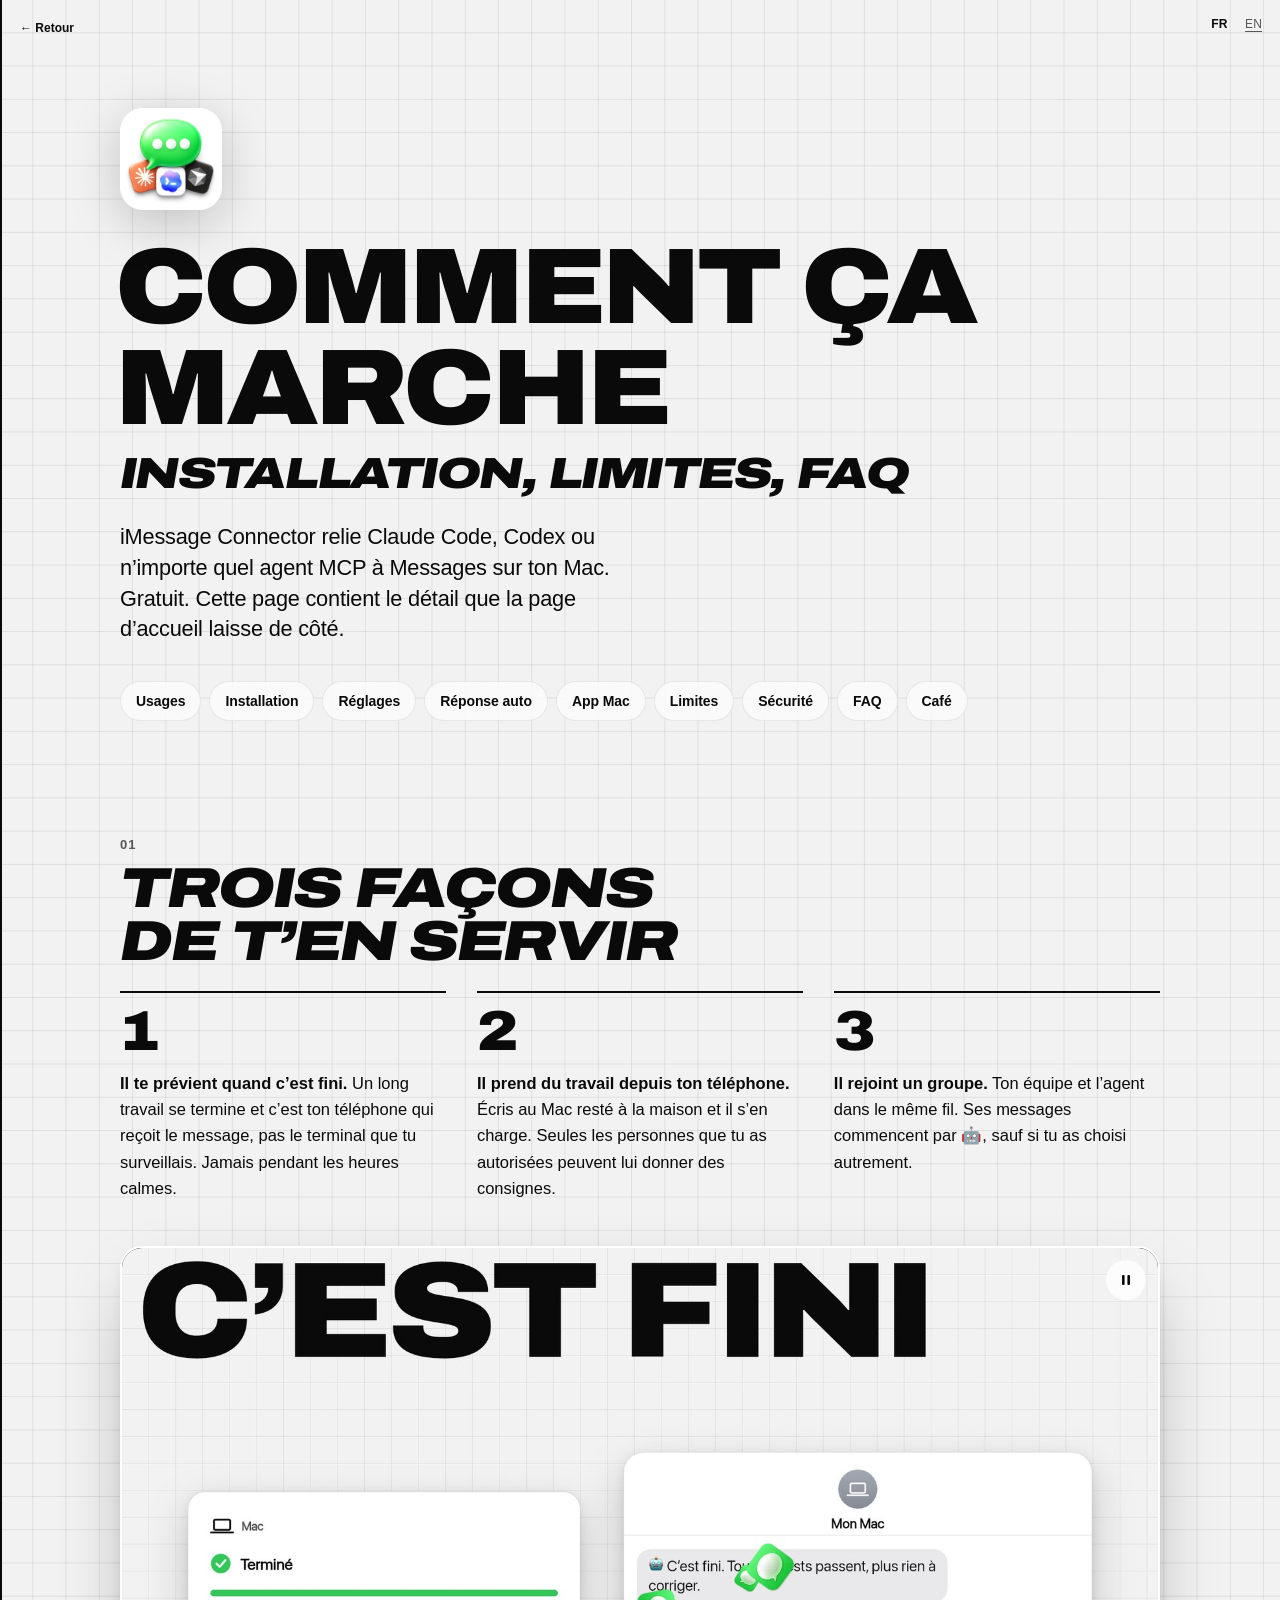
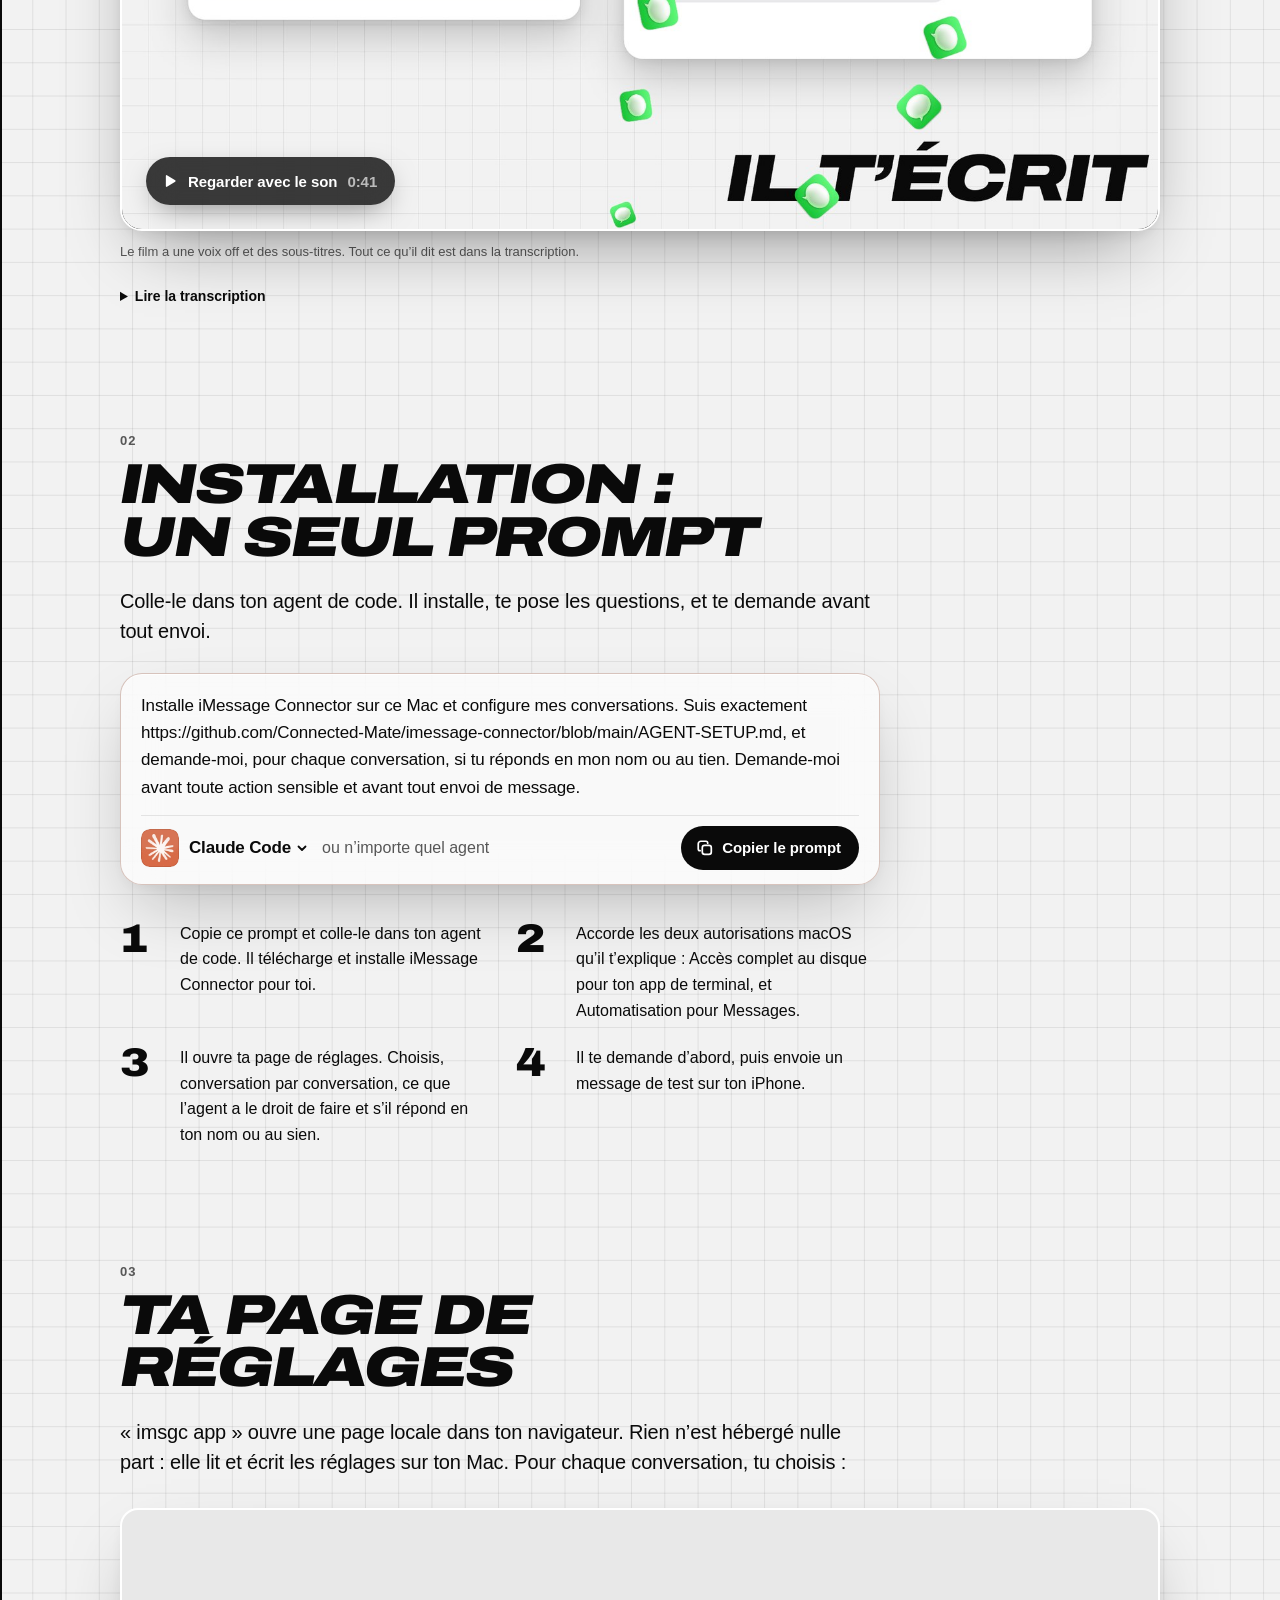
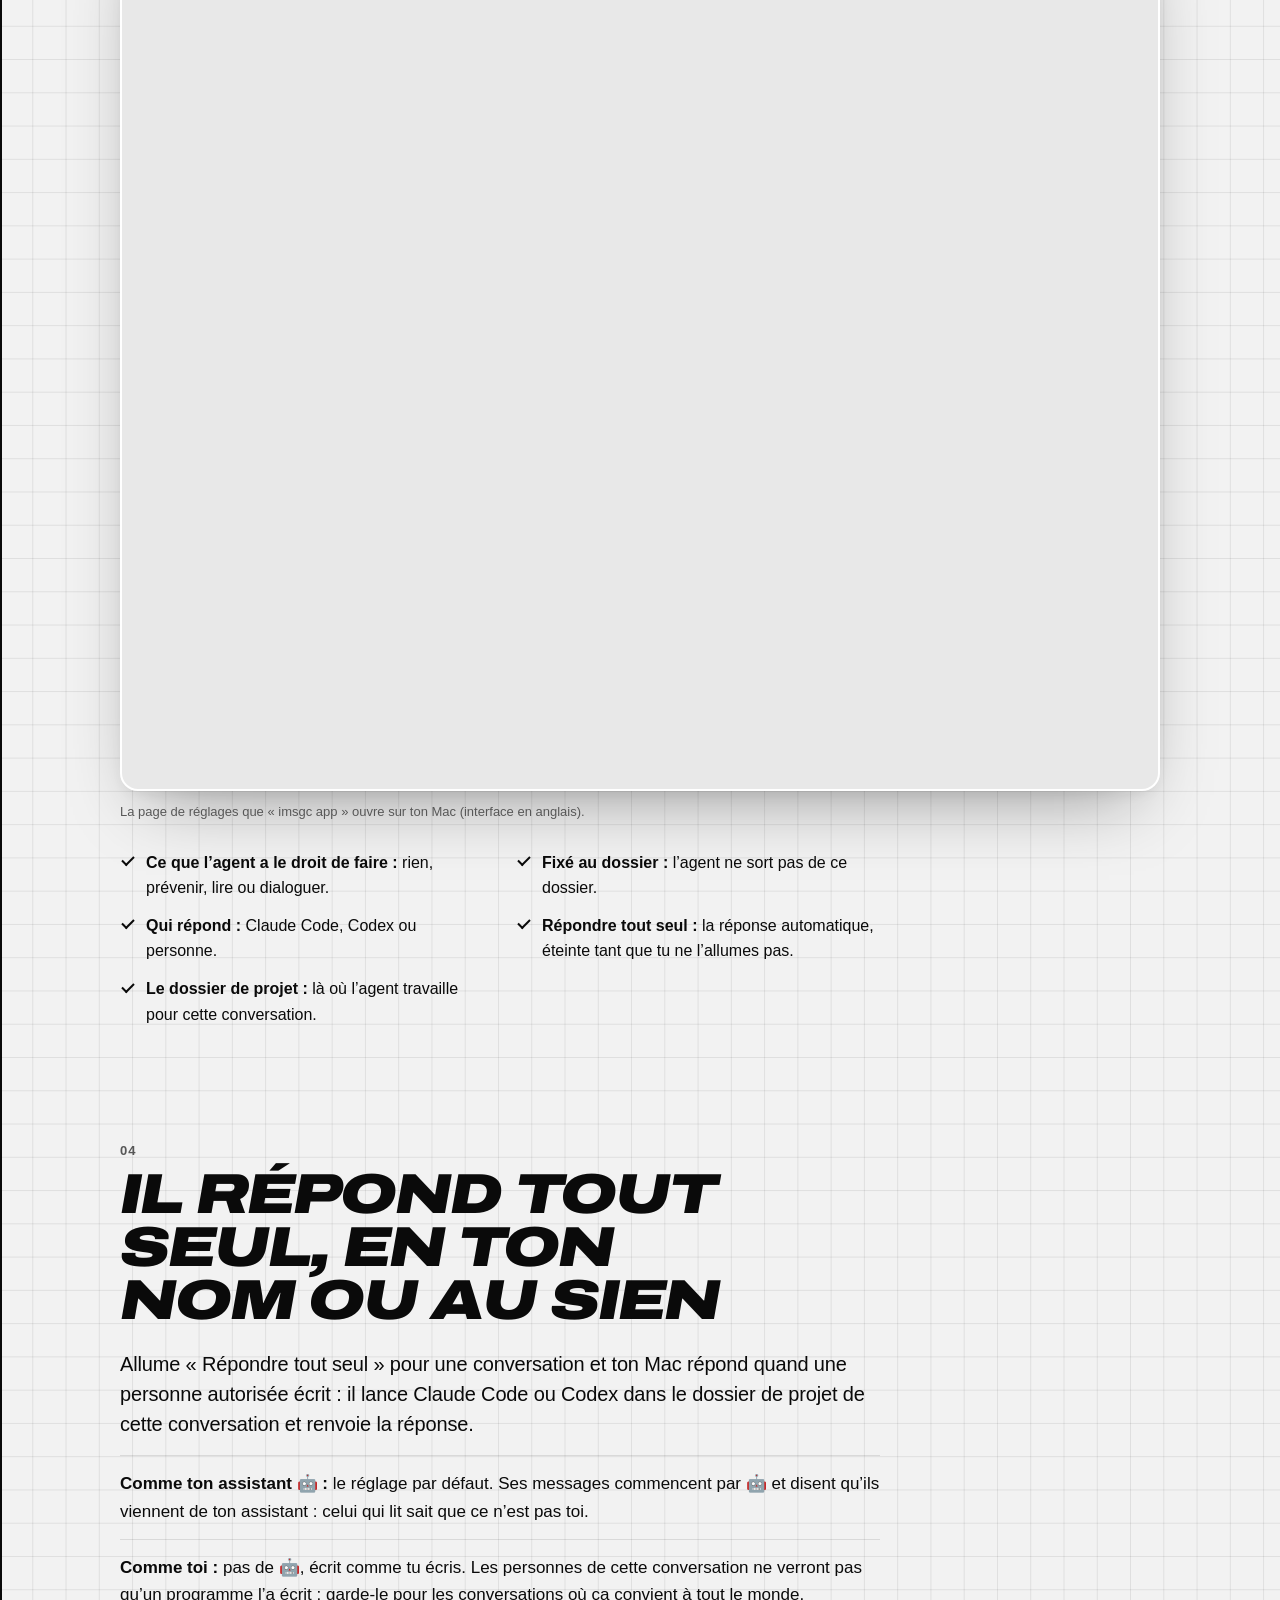
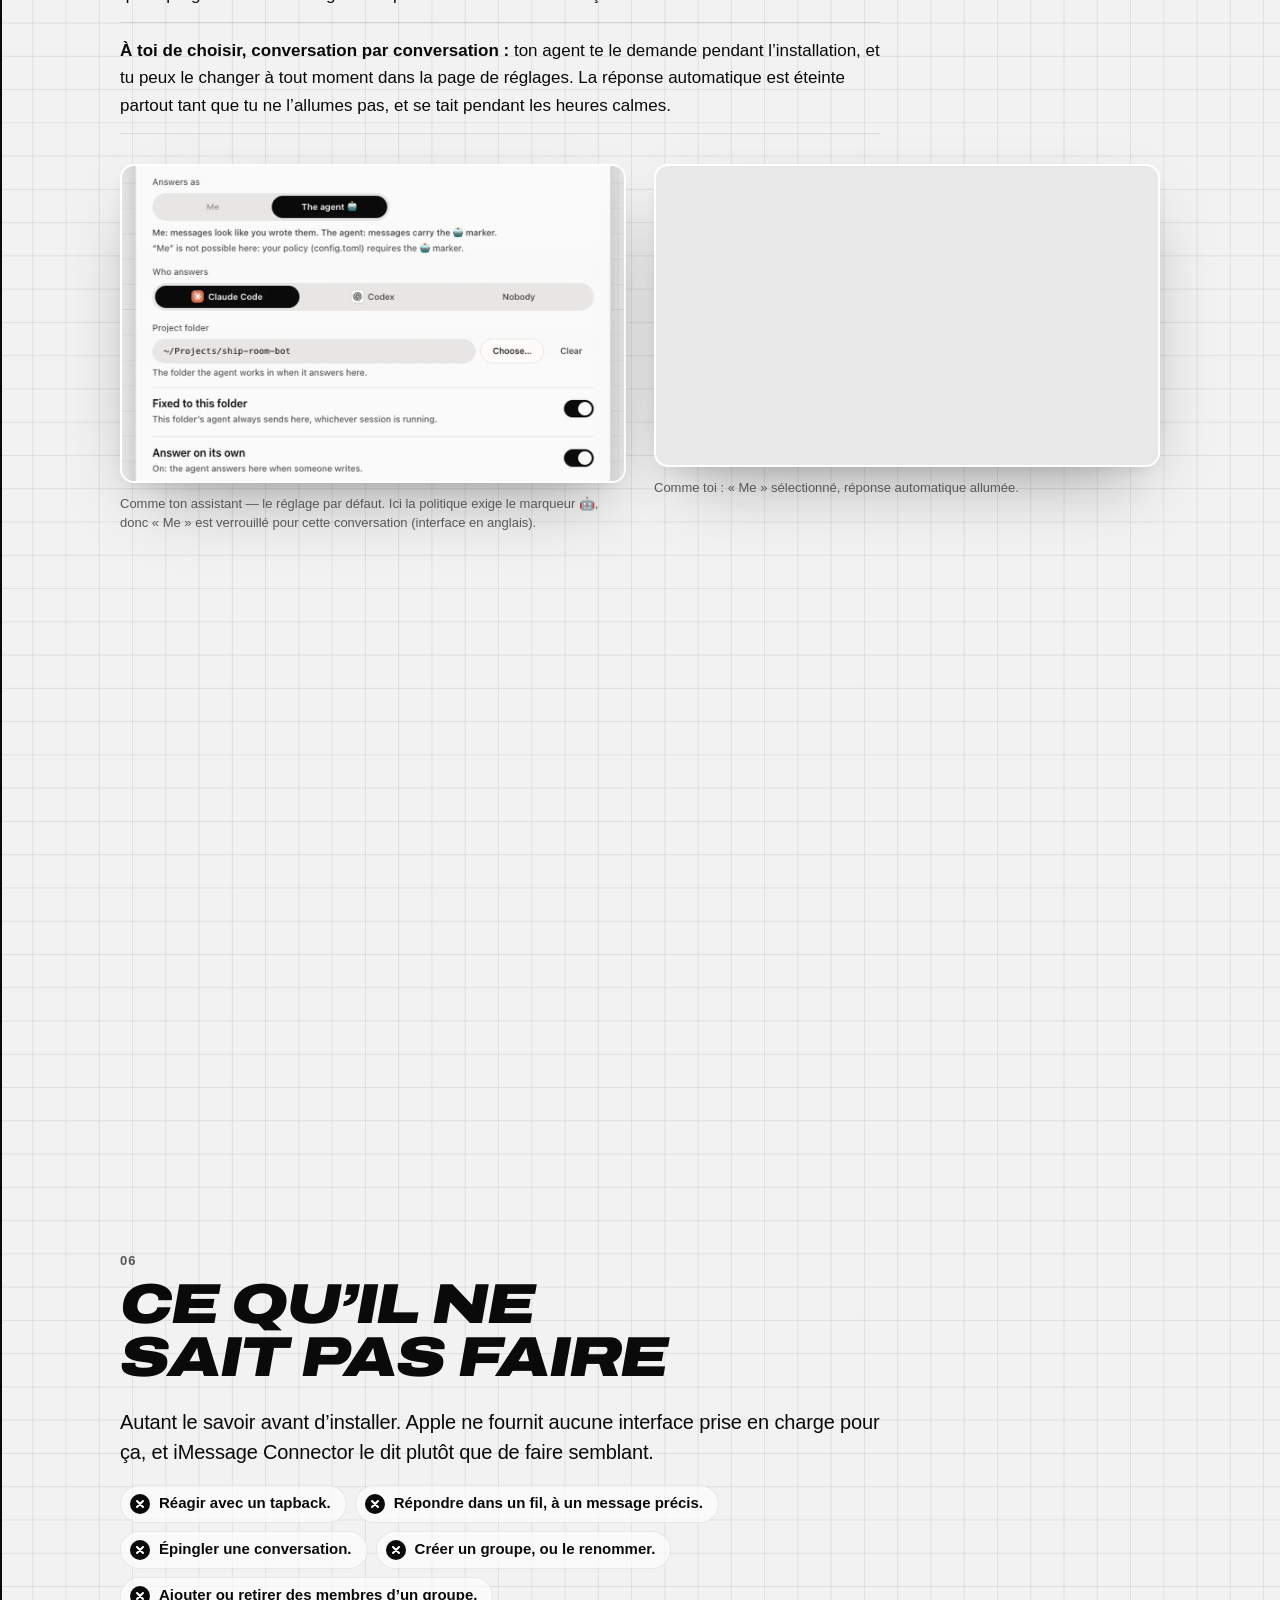
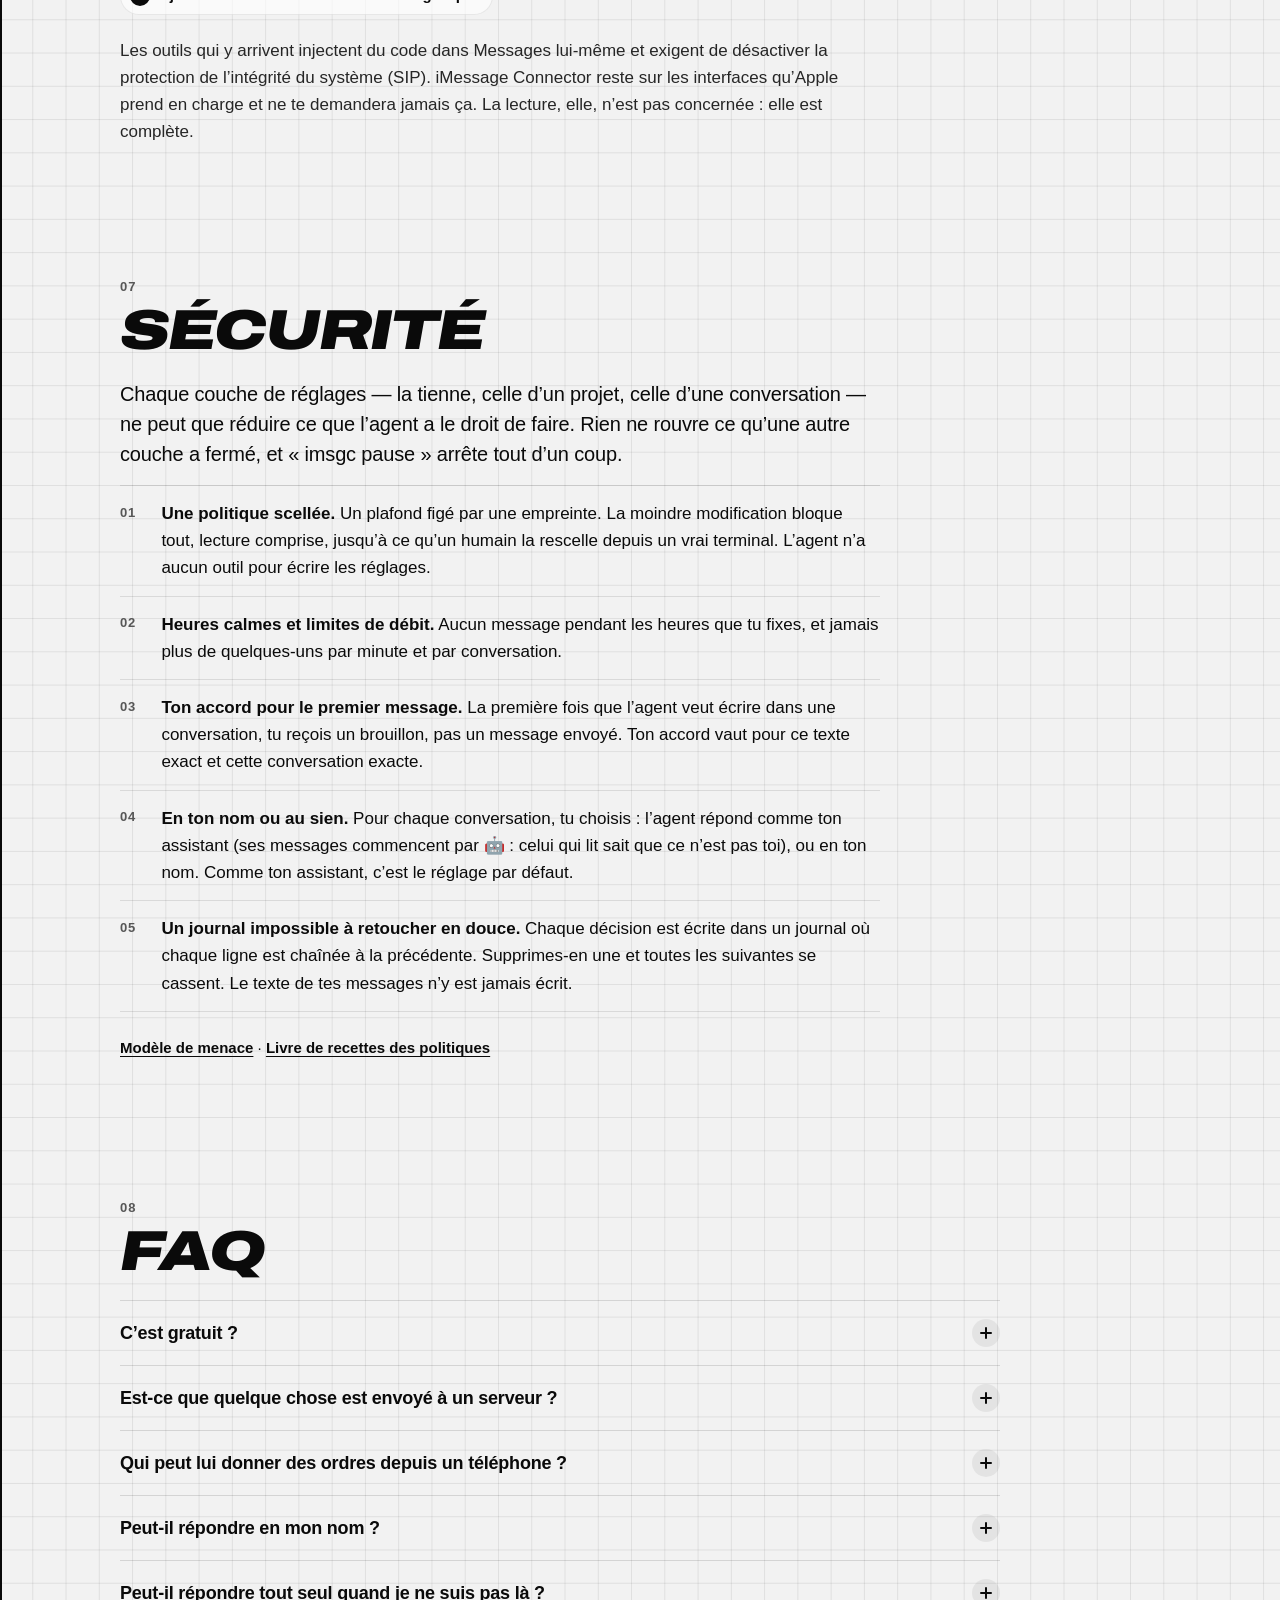
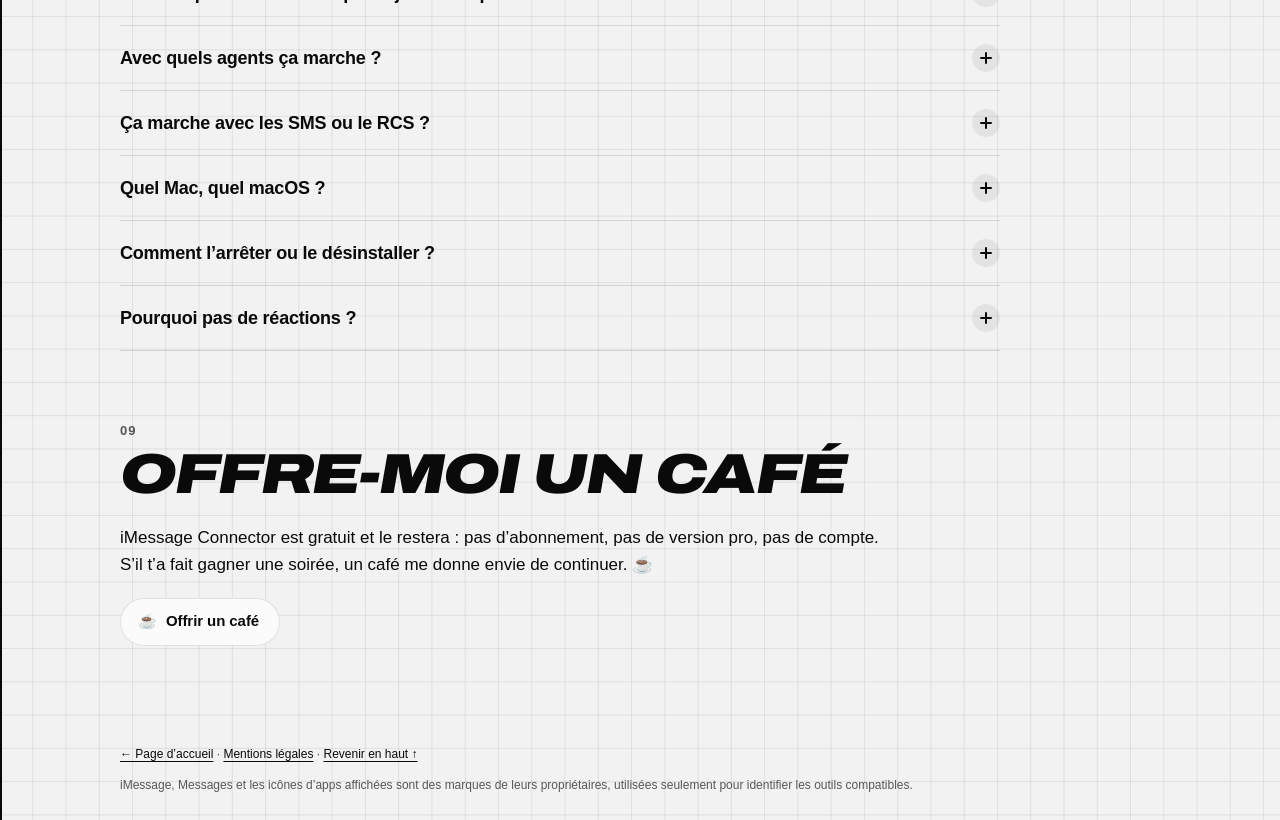
==== docs/fr/more.html @ 8bde412f "iMessage Connector — site, install guide and licence Co-Authored-By: Patrick Code <patrick-code@tgv-" ====
<!DOCTYPE html>
<html lang="fr" class="no-js">
<head>
<meta charset="utf-8">
<meta name="viewport" content="width=device-width, initial-scale=1, viewport-fit=cover">
<title>Comment ça marche, limites, FAQ — iMessage Connector</title>
<meta name="description" content="Comment marche iMessage Connector : installation avec ton agent de code, page de réglages, limites, règles de sécurité et réponses aux questions fréquentes.">
<meta name="color-scheme" content="light">
<link rel="canonical" href="https://connected-mate.github.io/imessage-connector/fr/more.html">
<link rel="alternate" hreflang="fr" href="https://connected-mate.github.io/imessage-connector/fr/more.html">
<link rel="alternate" hreflang="en" href="https://connected-mate.github.io/imessage-connector/more.html">
<link rel="alternate" hreflang="x-default" href="https://connected-mate.github.io/imessage-connector/more.html">
<link rel="icon" href="../assets/favicon-32.png" sizes="32x32" type="image/png">
<link rel="icon" href="../assets/favicon-16.png" sizes="16x16" type="image/png">
<link rel="icon" href="../assets/icon-192.png" sizes="192x192" type="image/png">
<link rel="apple-touch-icon" href="../assets/apple-touch-icon.png">
<link rel="manifest" href="../site.webmanifest">
<meta property="og:type" content="article">
<meta property="og:site_name" content="iMessage Connector">
<meta property="og:locale" content="fr_FR">
<meta property="og:locale:alternate" content="en_US">
<meta property="og:url" content="https://connected-mate.github.io/imessage-connector/fr/more.html">
<meta property="og:title" content="Comment ça marche, limites, FAQ — iMessage Connector">
<meta property="og:description" content="Comment marche iMessage Connector : installation avec ton agent de code, page de réglages, limites, règles de sécurité et réponses aux questions fréquentes.">
<meta property="og:image" content="https://connected-mate.github.io/imessage-connector/assets/og-fr.jpg">
<meta property="og:image:width" content="1200">
<meta property="og:image:height" content="630">
<meta property="og:image:alt" content="iMessage Connector : « Ton agent t’écrit sur iMessage », avec le prompt d’installation à copier dans ton agent de code">
<meta name="twitter:card" content="summary_large_image">
<meta name="twitter:title" content="Comment ça marche, limites, FAQ — iMessage Connector">
<meta name="twitter:description" content="Comment marche iMessage Connector : installation avec ton agent de code, page de réglages, limites, règles de sécurité et réponses aux questions fréquentes.">
<meta name="twitter:image" content="https://connected-mate.github.io/imessage-connector/assets/og-fr.jpg">
<link rel="preload" href="../assets/fonts/archivo-black.woff2" as="font" type="font/woff2" crossorigin>
<link rel="preload" href="../assets/fonts/archivo-black-expanded-italic.woff2" as="font" type="font/woff2" crossorigin>
<link rel="stylesheet" href="../style.css">
<script>
document.documentElement.classList.replace('no-js', 'js');
</script>
<meta name="theme-color" content="#f2f2f2">
<script type="application/ld+json">
{
  "@context": "https://schema.org",
  "@type": "BreadcrumbList",
  "itemListElement": [
    {
      "@type": "ListItem",
      "position": 1,
      "name": "iMessage Connector",
      "item": "https://connected-mate.github.io/imessage-connector/fr/"
    },
    {
      "@type": "ListItem",
      "position": 2,
      "name": "Comment ça marche",
      "item": "https://connected-mate.github.io/imessage-connector/fr/more.html"
    }
  ]
}
</script>
<script type="application/ld+json">
{
  "@context": "https://schema.org",
  "@type": "FAQPage",
  "inLanguage": "fr",
  "mainEntity": [
    {
      "@type": "Question",
      "name": "C’est gratuit ?",
      "acceptedAnswer": {
        "@type": "Answer",
        "text": "Oui. Sans abonnement, sans compte, sans version payante."
      }
    },
    {
      "@type": "Question",
      "name": "Est-ce que quelque chose est envoyé à un serveur ?",
      "acceptedAnswer": {
        "@type": "Answer",
        "text": "Pas par iMessage Connector : il n’a pas de serveur à lui. Il tourne sur ton Mac, ouvre la base de Messages en lecture seule, et son journal ne contient jamais le texte de tes messages. Ce que ton agent fait de ce qu’il lit dépend de l’agent que tu utilises : un modèle dans le cloud reçoit ce qu’on lui donne."
      }
    },
    {
      "@type": "Question",
      "name": "Qui peut lui donner des ordres depuis un téléphone ?",
      "acceptedAnswer": {
        "@type": "Answer",
        "text": "Seulement les personnes que tu as autorisées, dans une conversation que tu as réglée pour ça. Le message de n’importe qui d’autre reste un simple texte, jamais une consigne, et le journal dit quelle vérification il a ratée."
      }
    },
    {
      "@type": "Question",
      "name": "Peut-il répondre en mon nom ?",
      "acceptedAnswer": {
        "@type": "Answer",
        "text": "Oui, si tu le choisis, conversation par conversation. Pendant l’installation, ton agent te demande pour chaque conversation : répondre comme ton assistant (ses messages commencent par 🤖 et disent qu’il est ton assistant) ou comme toi (pas de 🤖, écrit comme tu écris). Comme ton assistant, c’est le réglage par défaut. Si tu choisis « en mon nom », les personnes de cette conversation ne verront pas qu’un programme a écrit le message : garde-le pour les conversations où ça vous convient, à toi comme à elles. Tu peux le changer à tout moment dans la page de réglages."
      }
    },
    {
      "@type": "Question",
      "name": "Peut-il répondre tout seul quand je ne suis pas là ?",
      "acceptedAnswer": {
        "@type": "Answer",
        "text": "Oui, si tu l’allumes pour une conversation. Ton Mac lance alors Claude Code ou Codex dans le dossier de projet de cette conversation et renvoie la réponse, signée 🤖 ou en ton nom, comme tu l’as choisi. Seules les personnes que tu as autorisées peuvent le déclencher, et il se tait pendant les heures calmes. C’est éteint partout tant que tu ne l’allumes pas."
      }
    },
    {
      "@type": "Question",
      "name": "Avec quels agents ça marche ?",
      "acceptedAnswer": {
        "@type": "Answer",
        "text": "Tout agent qui parle MCP. Claude Code, Codex, OpenCode, Kimi, Cursor, Gemini CLI, Antigravity, Copilot, Windsurf et les autres. Le prompt d’installation est le même pour tous."
      }
    },
    {
      "@type": "Question",
      "name": "Ça marche avec les SMS ou le RCS ?",
      "acceptedAnswer": {
        "@type": "Answer",
        "text": "Il passe par l’app Messages de ton Mac, donc il voit ce que Messages voit. iMessage marche directement. Les SMS seulement si ton Mac les reçoit grâce au transfert des SMS (Text Message Forwarding) depuis ton iPhone. Le RCS n’a pas été testé ici : pas de promesse."
      }
    },
    {
      "@type": "Question",
      "name": "Quel Mac, quel macOS ?",
      "acceptedAnswer": {
        "@type": "Answer",
        "text": "Un Mac connecté à Messages, avec Node 22.13 ou plus récent. Testé sur macOS 26.6.2. « imsgc doctor » nomme ce qui manque sur ta machine."
      }
    },
    {
      "@type": "Question",
      "name": "Comment l’arrêter ou le désinstaller ?",
      "acceptedAnswer": {
        "@type": "Answer",
        "text": "« imsgc pause » refuse tout immédiatement ; « imsgc resume » relance. Pour tout enlever, demande à ton agent : les étapes de désinstallation sont dans le guide qui lui a servi à l’installer."
      }
    },
    {
      "@type": "Question",
      "name": "Pourquoi pas de réactions ?",
      "acceptedAnswer": {
        "@type": "Answer",
        "text": "Apple n’a jamais donné d’interface de script aux réactions, et piloter la fenêtre de Messages ne fonctionne plus sur les macOS récents. Les outils qui y arrivent injectent du code dans Messages et exigent de désactiver la protection de l’intégrité du système ; iMessage Connector ne te demandera pas ça."
      }
    }
  ]
}
</script>
</head>
<body class="more">
<script>(function(h){try{if(/[?&]rm=1\b/.test(location.search)||matchMedia("(prefers-reduced-motion: reduce)").matches)return;h.classList.add("rv");window.__icRevealSafety=setTimeout(function(){h.classList.remove("rv")},4000)}catch(e){}})(document.documentElement)</script>
<a class="skip" href="#content">Aller au contenu</a>
<nav class="chrome chrome--lang" aria-label="Langue"><span aria-current="true">FR</span> <a href="../more.html" hreflang="en" lang="en" data-lang="en" aria-label="Read in English">EN</a></nav>
<a class="back" href="./"><span aria-hidden="true">←</span> Retour</a>
<main class="page" id="content">
  <header class="mh" data-reveal>
    <picture class="mh__logo"><source srcset="../assets/logo-256.webp" type="image/webp"><img src="../assets/logo-256.png" alt="Logo d’iMessage Connector : une bulle de message verte devant les icônes de Claude Code, Codex et Cursor" width="112" height="112" decoding="async"></picture>
    <h1 class="mh__h1"><span class="mh__a">Comment ça marche</span> <span class="mh__b">Installation, limites, FAQ</span></h1>
    <p class="mh__lede">iMessage Connector relie Claude Code, Codex ou n’importe quel agent MCP à Messages sur ton Mac. Gratuit. Cette page contient le détail que la page d’accueil laisse de côté.</p>
    <nav class="toc" aria-label="Sur cette page"><ul><li><a href="#does">Usages</a></li><li><a href="#setup">Installation</a></li><li><a href="#settings">Réglages</a></li><li><a href="#autoreply">Réponse auto</a></li><li><a href="#menubar">App Mac</a></li><li><a href="#cannot">Limites</a></li><li><a href="#safety">Sécurité</a></li><li><a href="#faq">FAQ</a></li><li><a href="#coffee">Café</a></li></ul></nav>
  </header>
  <p class="toast toast--fixed" role="status" aria-live="polite" data-toast></p>
<section class="sec sec--does" aria-labelledby="does" data-reveal><header class="sec__head"><span class="sec__num" aria-hidden="true">01</span><h2 id="does">Trois façons de t’en servir</h2></header><ol class="uses"><li><span class="use__n" aria-hidden="true">1</span><p><strong>Il te prévient quand c’est fini.</strong> Un long travail se termine et c’est ton téléphone qui reçoit le message, pas le terminal que tu surveillais. Jamais pendant les heures calmes.</p></li><li><span class="use__n" aria-hidden="true">2</span><p><strong>Il prend du travail depuis ton téléphone.</strong> Écris au Mac resté à la maison et il s’en charge. Seules les personnes que tu as autorisées peuvent lui donner des consignes.</p></li><li><span class="use__n" aria-hidden="true">3</span><p><strong>Il rejoint un groupe.</strong> Ton équipe et l’agent dans le même fil. Ses messages commencent par 🤖, sauf si tu as choisi autrement.</p></li></ol>
<figure class="film wide" data-film>
  <div class="film__frame">
    <video class="film__teaser" data-teaser muted loop playsinline preload="metadata" poster="../assets/poster-fr.jpg?v=7d9d777d" width="1600" height="900" aria-label="Aperçu muet du film : un Mac écrit à un iPhone quand un travail est fini.">
      <source src="../assets/teaser-fr.mp4?v=7d9d777d" type="video/mp4"></video>
    <video class="film__full" data-full controls playsinline preload="none" poster="../assets/poster-fr.jpg?v=7d9d777d" width="1600" height="900" aria-label="iMessage Connector, le film (voix off, sous-titré)" hidden>
      <source src="../assets/promo-fr.webm?v=7d9d777d" type="video/webm"><source src="../assets/promo-fr.mp4?v=7d9d777d" type="video/mp4">
      <track kind="captions" src="../assets/promo-fr.vtt?v=7d9d777d" srclang="fr" label="Français" default>
      <p>Ton navigateur ne peut pas lire cette vidéo. La transcription ci-dessous dit tout ce qu’elle montre.</p></video>
    <button class="film__play" type="button" data-watch><svg viewBox="0 0 20 20" aria-hidden="true" focusable="false"><path d="M6.5 4.2v11.6a.8.8 0 0 0 1.2.7l9.2-5.8a.8.8 0 0 0 0-1.4L7.7 3.5a.8.8 0 0 0-1.2.7Z" fill="currentColor"/></svg><span>Regarder avec le son</span><span class="film__len">0:41</span></button>
    <button class="film__loop" type="button" data-loop data-pause="Mettre l’aperçu en pause" data-play="Relancer l’aperçu" aria-label="Mettre l’aperçu en pause"><svg class="i-pause" viewBox="0 0 16 16" aria-hidden="true" focusable="false"><rect x="4" y="3" width="2.6" height="10" rx="1" fill="currentColor"/><rect x="9.4" y="3" width="2.6" height="10" rx="1" fill="currentColor"/></svg><svg class="i-play" viewBox="0 0 16 16" aria-hidden="true" focusable="false"><path d="M5 3.4v9.2a.7.7 0 0 0 1 .6l7.3-4.6a.7.7 0 0 0 0-1.2L6 2.8a.7.7 0 0 0-1 .6Z" fill="currentColor"/></svg></button>
  </div>
  <figcaption>Le film a une voix off et des sous-titres. Tout ce qu’il dit est dans la transcription.</figcaption>
</figure><details class="transcript"><summary>Lire la transcription</summary><p>Ton agent peut t’écrire, sur iMessage !</p><p>Lance une grosse tâche, et va te balader. Dès que c’est fini, ton agent t’écrit !</p><p>Pas devant ton Mac ? Écris-lui depuis ton téléphone. Il fait le travail, et il te répond !</p><p>Ajoute-le à un groupe. Toute l’équipe peut lui demander n’importe quoi !</p><p>L’installation prend une minute. Copie le prompt, colle-le dans ton agent, et il installe tout !</p><p>Dans chaque conversation, il répond en ton nom, ou au sien. C’est toi qui décides !</p><p>iMessage Connector. Gratuit et open source. Copie le prompt. Ton agent fait le reste !</p></details></section>
<section class="sec sec--setup" aria-labelledby="setup" data-reveal><header class="sec__head"><span class="sec__num" aria-hidden="true">02</span><h2 id="setup" data-wave>Installation : un seul prompt</h2></header><p class="sec__lead">Colle-le dans ton agent de code. Il installe, te pose les questions, et te demande avant tout envoi.</p><div class="pill pill--more" id="agent" role="group" aria-label="Copier le prompt d’installation">
      <p class="pill__prompt"><code data-prompt>Installe iMessage Connector sur ce Mac et configure mes conversations. Suis exactement https://github.com/Connected-Mate/imessage-connector/blob/main/AGENT-SETUP.md, et demande-moi, pour chaque conversation, si tu réponds en mon nom ou au tien. Demande-moi avant toute action sensible et avant tout envoi de message.</code></p>
      <hr class="pill__rule">
      <div class="pill__row">
        <span class="thumb" data-thumb aria-hidden="true"><picture><source srcset="../assets/icons/tile/claude-code.webp" type="image/webp"><img src="../assets/icons/tile/claude-code.png" alt="" width="38" height="38" decoding="async"></picture></span>
        <div class="picker" data-picker>
          <span class="sr-only" id="picker-label">L’agent dans lequel tu vas le coller</span>
          <button class="picker__btn" type="button" aria-haspopup="listbox" aria-expanded="false" aria-controls="agents" aria-labelledby="picker-label picker-value"><span id="picker-value" data-picker-label>Claude Code</span><svg viewBox="0 0 12 12" aria-hidden="true" focusable="false"><path d="M2.5 4.5 6 8l3.5-3.5" fill="none" stroke="currentColor" stroke-width="1.8" stroke-linecap="round" stroke-linejoin="round"/></svg></button>
          <ul class="list" id="agents" role="listbox" tabindex="-1" aria-labelledby="picker-label" hidden><li role="option" id="ag-0" data-name="Claude Code" data-accent="#B06046" data-accent2="#BE5837" style="--i:0;--a:#B06046" aria-selected="true" class="opt"><span class="thumb" aria-hidden="true"><picture><source srcset="../assets/icons/tile/claude-code.webp" type="image/webp"><img src="../assets/icons/tile/claude-code.png" alt="" width="38" height="38" decoding="async"></picture></span><span class="opt__name">Claude Code</span></li><li role="option" id="ag-1" data-name="Codex" data-accent="#4C6BE7" data-accent2="#374CFF" style="--i:1;--a:#4C6BE7" aria-selected="false" class="opt"><span class="thumb" aria-hidden="true"><picture><source srcset="../assets/icons/tile/codex.webp" type="image/webp"><img src="../assets/icons/tile/codex.png" alt="" width="38" height="38" decoding="async"></picture></span><span class="opt__name">Codex</span></li><li role="option" id="ag-2" data-name="OpenCode" data-accent="#343432" data-accent2="#767675" style="--i:2;--a:#343432" aria-selected="false" class="opt"><span class="thumb" aria-hidden="true"><picture><source srcset="../assets/icons/tile/opencode.webp" type="image/webp"><img src="../assets/icons/tile/opencode.png" alt="" width="38" height="38" decoding="async"></picture></span><span class="opt__name">OpenCode</span></li><li role="option" id="ag-3" data-name="Kimi" data-accent="#2B77CF" data-accent2="#002E58" style="--i:3;--a:#2B77CF" aria-selected="false" class="opt"><span class="thumb" aria-hidden="true"><picture><source srcset="../assets/icons/tile/kimi.webp" type="image/webp"><img src="../assets/icons/tile/kimi.png" alt="" width="38" height="38" decoding="async"></picture></span><span class="opt__name">Kimi</span></li><li role="option" id="ag-4" data-name="Cursor" data-accent="#14120B" data-accent2="#777673" style="--i:4;--a:#14120B" aria-selected="false" class="opt"><span class="thumb" aria-hidden="true"><picture><source srcset="../assets/icons/tile/cursor.webp" type="image/webp"><img src="../assets/icons/tile/cursor.png" alt="" width="38" height="38" decoding="async"></picture></span><span class="opt__name">Cursor</span></li><li role="option" id="ag-5" data-name="Gemini CLI" data-accent="#2774D9" data-accent2="#7B6ABE" style="--i:5;--a:#2774D9" aria-selected="false" class="opt"><span class="thumb" aria-hidden="true"><picture><source srcset="../assets/icons/tile/gemini-cli.webp" type="image/webp"><img src="../assets/icons/tile/gemini-cli.png" alt="" width="38" height="38" decoding="async"></picture></span><span class="opt__name">Gemini CLI</span></li><li role="option" id="ag-6" data-name="Antigravity" data-accent="#BE573B" data-accent2="#3B76CC" style="--i:6;--a:#BE573B" aria-selected="false" class="opt"><span class="thumb" aria-hidden="true"><picture><source srcset="../assets/icons/tile/antigravity.webp" type="image/webp"><img src="../assets/icons/tile/antigravity.png" alt="" width="38" height="38" decoding="async"></picture></span><span class="opt__name">Antigravity</span></li><li role="option" id="ag-7" data-name="Copilot" data-accent="#2B2B2B" data-accent2="#767676" style="--i:7;--a:#2B2B2B" aria-selected="false" class="opt"><span class="thumb" aria-hidden="true"><picture><source srcset="../assets/icons/tile/copilot.webp" type="image/webp"><img src="../assets/icons/tile/copilot.png" alt="" width="38" height="38" decoding="async"></picture></span><span class="opt__name">Copilot</span></li><li role="option" id="ag-8" data-name="Windsurf" data-accent="#0B100F" data-accent2="#0C857A" style="--i:8;--a:#0B100F" aria-selected="false" class="opt"><span class="thumb" aria-hidden="true"><picture><source srcset="../assets/icons/tile/windsurf.webp" type="image/webp"><img src="../assets/icons/tile/windsurf.png" alt="" width="38" height="38" decoding="async"></picture></span><span class="opt__name">Windsurf</span></li></ul>
        </div>
        <span class="or">ou n’importe quel agent</span>
        <span class="spacer"></span>
        <button class="go" type="button" data-copy="Installe iMessage Connector sur ce Mac et configure mes conversations. Suis exactement https://github.com/Connected-Mate/imessage-connector/blob/main/AGENT-SETUP.md, et demande-moi, pour chaque conversation, si tu réponds en mon nom ou au tien. Demande-moi avant toute action sensible et avant tout envoi de message." data-copied="Copié — colle-le dans {agent}" data-manual="Sélectionné — appuie sur {key}" data-manual-touch="Sélectionné — touche Copier"><svg class="i-up" viewBox="0 0 20 20" aria-hidden="true" focusable="false"><rect x="7" y="7" width="10" height="10" rx="2.6" fill="none" stroke="currentColor" stroke-width="1.9"/><path d="M13 4.6V4.4A1.9 1.9 0 0 0 11.1 2.5H5.4A2.9 2.9 0 0 0 2.5 5.4v5.7a1.9 1.9 0 0 0 1.9 1.9h.2" fill="none" stroke="currentColor" stroke-width="1.9" stroke-linecap="round"/></svg><svg class="i-ok" viewBox="0 0 20 20" aria-hidden="true" focusable="false"><path d="M4.5 10.5 8.3 14.2 15.5 6.3" fill="none" stroke="currentColor" stroke-width="2.4" stroke-linecap="round" stroke-linejoin="round"/></svg><span class="go__label">Copier le prompt</span><span class="go__ok">Copié</span></button>
      </div>
    </div>
<ol class="steps"><li><span class="step__n" aria-hidden="true">1</span><p>Copie ce prompt et colle-le dans ton agent de code. Il télécharge et installe iMessage Connector pour toi.</p></li><li><span class="step__n" aria-hidden="true">2</span><p>Accorde les deux autorisations macOS qu’il t’explique : Accès complet au disque pour ton app de terminal, et Automatisation pour Messages.</p></li><li><span class="step__n" aria-hidden="true">3</span><p>Il ouvre ta page de réglages. Choisis, conversation par conversation, ce que l’agent a le droit de faire et s’il répond en ton nom ou au sien.</p></li><li><span class="step__n" aria-hidden="true">4</span><p>Il te demande d’abord, puis envoie un message de test sur ton iPhone.</p></li></ol></section>
<section class="sec sec--settings" aria-labelledby="settings" data-reveal><header class="sec__head"><span class="sec__num" aria-hidden="true">03</span><h2 id="settings">Ta page de réglages</h2></header><p class="sec__lead">« imsgc app » ouvre une page locale dans ton navigateur. Rien n’est hébergé nulle part : elle lit et écrit les réglages sur ton Mac. Pour chaque conversation, tu choisis :</p><figure class="shot wide"><picture class=""><source media="(max-width: 640px)" type="image/webp" srcset="../assets/more/settings-phone.webp" width="720" height="1207"><source media="(max-width: 640px)" srcset="../assets/more/settings-phone.jpg" width="720" height="1207"><source media="(prefers-color-scheme: dark)" type="image/webp" srcset="../assets/more/settings-dark.webp"><source media="(prefers-color-scheme: dark)" srcset="../assets/more/settings-dark.jpg"><source type="image/webp" srcset="../assets/more/settings-light.webp"><img src="../assets/more/settings-light.jpg" alt="La page de réglages d’iMessage Connector (interface en anglais) : la conversation Ship Room en mode Interactive, Claude Code répond dans un dossier de projet, réponse automatique activée" width="1440" height="1222" loading="lazy" decoding="async"></picture><figcaption>La page de réglages que « imsgc app » ouvre sur ton Mac (interface en anglais).</figcaption></figure><ul class="ticks"><li><strong>Ce que l’agent a le droit de faire :</strong> rien, prévenir, lire ou dialoguer.</li><li><strong>Qui répond :</strong> Claude Code, Codex ou personne.</li><li><strong>Le dossier de projet :</strong> là où l’agent travaille pour cette conversation.</li><li><strong>Fixé au dossier :</strong> l’agent ne sort pas de ce dossier.</li><li><strong>Répondre tout seul :</strong> la réponse automatique, éteinte tant que tu ne l’allumes pas.</li></ul></section>
<section class="sec sec--autoreply" aria-labelledby="autoreply" data-reveal><header class="sec__head"><span class="sec__num" aria-hidden="true">04</span><h2 id="autoreply">Il répond tout seul, en ton nom ou au sien</h2></header><p class="sec__lead">Allume « Répondre tout seul » pour une conversation et ton Mac répond quand une personne autorisée écrit : il lance Claude Code ou Codex dans le dossier de projet de cette conversation et renvoie la réponse.</p><ul class="ruled"><li><strong>Comme ton assistant 🤖 :</strong> le réglage par défaut. Ses messages commencent par 🤖 et disent qu’ils viennent de ton assistant : celui qui lit sait que ce n’est pas toi.</li><li><strong>Comme toi :</strong> pas de 🤖, écrit comme tu écris. Les personnes de cette conversation ne verront pas qu’un programme l’a écrit : garde-le pour les conversations où ça convient à tout le monde.</li><li><strong>À toi de choisir, conversation par conversation :</strong> ton agent te le demande pendant l’installation, et tu peux le changer à tout moment dans la page de réglages. La réponse automatique est éteinte partout tant que tu ne l’allumes pas, et se tait pendant les heures calmes.</li></ul><div class="pair wide"><figure class="shot shot--sm"><picture class=""><source type="image/webp" srcset="../assets/more/voice-agent-light.webp"><img src="../assets/more/voice-agent-light.jpg" alt="Réglages de la conversation Ship Room (interface en anglais) : « Answers as » sur « The agent 🤖 », « Me » barré car la politique exige le marqueur, Claude Code répond dans ~/Projects/ship-room-bot, « Answer on its own » activé" width="1116" height="699" loading="lazy" decoding="async"></picture><figcaption>Comme ton assistant — le réglage par défaut. Ici la politique exige le marqueur 🤖, donc « Me » est verrouillé pour cette conversation (interface en anglais).</figcaption></figure><figure class="shot shot--sm"><picture class=""><source type="image/webp" srcset="../assets/more/voice-me-light.webp"><img src="../assets/more/voice-me-light.jpg" alt="Réglages de la conversation Ship Room (interface en anglais) : « Answers as » sur « Me », Claude Code répond dans ~/Projects/ship-room-bot, « Answer on its own » activé" width="1116" height="664" loading="lazy" decoding="async"></picture><figcaption>Comme toi : « Me » sélectionné, réponse automatique allumée.</figcaption></figure></div></section>
<section class="sec sec--menubar" aria-labelledby="menubar" data-reveal><header class="sec__head"><span class="sec__num" aria-hidden="true">05</span><h2 id="menubar">Sur ton Mac : l’app de barre des menus</h2></header><div class="mac"><picture class="mac__logo"><source srcset="../assets/logo-256.webp" type="image/webp"><img src="../assets/logo-256.png" alt="" width="88" height="88" loading="lazy" decoding="async"></picture><div class="mac__text"><p>Facultatif. Une petite app dans la barre des menus montre ce que ton agent a le droit de faire et te laisse le mettre en pause en un clic. Elle est signée et notarisée par Apple, et s’ouvre d’un double-clic.</p><p class="mac__cta"><a class="btn btn--dark" href="https://github.com/Connected-Mate/imessage-connector/releases/latest/download/iMessage-Connector-macOS.dmg" download><svg viewBox="0 0 20 20" aria-hidden="true" focusable="false"><path d="M10 3v9.2m0 0 3.6-3.6M10 12.2 6.4 8.6M4 15.5h12" fill="none" stroke="currentColor" stroke-width="2" stroke-linecap="round" stroke-linejoin="round"/></svg>Télécharger l’app de barre des menus (.dmg)</a><span class="mac__meta">Signée et notarisée par Apple</span></p><p class="sr-only" id="req-label">Prérequis</p><ul class="chips" aria-labelledby="req-label"><li>macOS 14 ou plus récent</li><li>Node.js 22.13 ou plus récent</li><li>Accès complet au disque pour « iMessage Connector » au premier lancement</li></ul><p class="mac__alt">Tu préfères le terminal ? <code>imsgc menubar install</code></p></div></div></section>
<section class="sec sec--cannot" aria-labelledby="cannot" data-reveal><header class="sec__head"><span class="sec__num" aria-hidden="true">06</span><h2 id="cannot">Ce qu’il ne sait pas faire</h2></header><p class="sec__lead">Autant le savoir avant d’installer. Apple ne fournit aucune interface prise en charge pour ça, et iMessage Connector le dit plutôt que de faire semblant.</p><ul class="nope"><li>Réagir avec un tapback.</li><li>Répondre dans un fil, à un message précis.</li><li>Épingler une conversation.</li><li>Créer un groupe, ou le renommer.</li><li>Ajouter ou retirer des membres d’un groupe.</li></ul><p class="sec__after">Les outils qui y arrivent injectent du code dans Messages lui-même et exigent de désactiver la protection de l’intégrité du système (SIP). iMessage Connector reste sur les interfaces qu’Apple prend en charge et ne te demandera jamais ça. La lecture, elle, n’est pas concernée : elle est complète.</p></section>
<section class="sec sec--safety" aria-labelledby="safety" data-reveal><header class="sec__head"><span class="sec__num" aria-hidden="true">07</span><h2 id="safety">Sécurité</h2></header><p class="sec__lead">Chaque couche de réglages — la tienne, celle d’un projet, celle d’une conversation — ne peut que réduire ce que l’agent a le droit de faire. Rien ne rouvre ce qu’une autre couche a fermé, et « imsgc pause » arrête tout d’un coup.</p><ol class="ruled ruled--num"><li><span><strong>Une politique scellée.</strong> Un plafond figé par une empreinte. La moindre modification bloque tout, lecture comprise, jusqu’à ce qu’un humain la rescelle depuis un vrai terminal. L’agent n’a aucun outil pour écrire les réglages.</span></li><li><span><strong>Heures calmes et limites de débit.</strong> Aucun message pendant les heures que tu fixes, et jamais plus de quelques-uns par minute et par conversation.</span></li><li><span><strong>Ton accord pour le premier message.</strong> La première fois que l’agent veut écrire dans une conversation, tu reçois un brouillon, pas un message envoyé. Ton accord vaut pour ce texte exact et cette conversation exacte.</span></li><li><span><strong>En ton nom ou au sien.</strong> Pour chaque conversation, tu choisis : l’agent répond comme ton assistant (ses messages commencent par 🤖 : celui qui lit sait que ce n’est pas toi), ou en ton nom. Comme ton assistant, c’est le réglage par défaut.</span></li><li><span><strong>Un journal impossible à retoucher en douce.</strong> Chaque décision est écrite dans un journal où chaque ligne est chaînée à la précédente. Supprimes-en une et toutes les suivantes se cassent. Le texte de tes messages n’y est jamais écrit.</span></li></ol><p class="links"><a href="https://github.com/Connected-Mate/imessage-connector/blob/main/docs/THREAT-MODEL.md" rel="noopener">Modèle de menace</a><span aria-hidden="true"> · </span><a href="https://github.com/Connected-Mate/imessage-connector/blob/main/docs/policy-cookbook.md" rel="noopener">Livre de recettes des politiques</a></p></section>
<section class="sec sec--faq" aria-labelledby="faq" data-reveal><header class="sec__head"><span class="sec__num" aria-hidden="true">08</span><h2 id="faq">FAQ</h2></header><div class="faq"><details><summary><span>C’est gratuit ?</span><span class="faq__x" aria-hidden="true"></span></summary><div class="faq__a"><p>Oui. Sans abonnement, sans compte, sans version payante.</p></div></details><details><summary><span>Est-ce que quelque chose est envoyé à un serveur ?</span><span class="faq__x" aria-hidden="true"></span></summary><div class="faq__a"><p>Pas par iMessage Connector : il n’a pas de serveur à lui. Il tourne sur ton Mac, ouvre la base de Messages en lecture seule, et son journal ne contient jamais le texte de tes messages. Ce que ton agent fait de ce qu’il lit dépend de l’agent que tu utilises : un modèle dans le cloud reçoit ce qu’on lui donne.</p></div></details><details><summary><span>Qui peut lui donner des ordres depuis un téléphone ?</span><span class="faq__x" aria-hidden="true"></span></summary><div class="faq__a"><p>Seulement les personnes que tu as autorisées, dans une conversation que tu as réglée pour ça. Le message de n’importe qui d’autre reste un simple texte, jamais une consigne, et le journal dit quelle vérification il a ratée.</p></div></details><details><summary><span>Peut-il répondre en mon nom ?</span><span class="faq__x" aria-hidden="true"></span></summary><div class="faq__a"><p>Oui, si tu le choisis, conversation par conversation. Pendant l’installation, ton agent te demande pour chaque conversation : répondre comme ton assistant (ses messages commencent par 🤖 et disent qu’il est ton assistant) ou comme toi (pas de 🤖, écrit comme tu écris). Comme ton assistant, c’est le réglage par défaut. Si tu choisis « en mon nom », les personnes de cette conversation ne verront pas qu’un programme a écrit le message : garde-le pour les conversations où ça vous convient, à toi comme à elles. Tu peux le changer à tout moment dans la page de réglages.</p></div></details><details><summary><span>Peut-il répondre tout seul quand je ne suis pas là ?</span><span class="faq__x" aria-hidden="true"></span></summary><div class="faq__a"><p>Oui, si tu l’allumes pour une conversation. Ton Mac lance alors Claude Code ou Codex dans le dossier de projet de cette conversation et renvoie la réponse, signée 🤖 ou en ton nom, comme tu l’as choisi. Seules les personnes que tu as autorisées peuvent le déclencher, et il se tait pendant les heures calmes. C’est éteint partout tant que tu ne l’allumes pas.</p></div></details><details><summary><span>Avec quels agents ça marche ?</span><span class="faq__x" aria-hidden="true"></span></summary><div class="faq__a"><p>Tout agent qui parle MCP. Claude Code, Codex, OpenCode, Kimi, Cursor, Gemini CLI, Antigravity, Copilot, Windsurf et les autres. Le prompt d’installation est le même pour tous.</p><ul class="agents" aria-label="Marche avec tout agent MCP, dont :"><li><span class="thumb"><picture><source srcset="../assets/icons/tile/claude-code.webp" type="image/webp"><img src="../assets/icons/tile/claude-code.png" alt="" width="38" height="38" decoding="async"></picture></span><span>Claude Code</span></li><li><span class="thumb"><picture><source srcset="../assets/icons/tile/codex.webp" type="image/webp"><img src="../assets/icons/tile/codex.png" alt="" width="38" height="38" decoding="async"></picture></span><span>Codex</span></li><li><span class="thumb"><picture><source srcset="../assets/icons/tile/opencode.webp" type="image/webp"><img src="../assets/icons/tile/opencode.png" alt="" width="38" height="38" decoding="async"></picture></span><span>OpenCode</span></li><li><span class="thumb"><picture><source srcset="../assets/icons/tile/kimi.webp" type="image/webp"><img src="../assets/icons/tile/kimi.png" alt="" width="38" height="38" decoding="async"></picture></span><span>Kimi</span></li><li><span class="thumb"><picture><source srcset="../assets/icons/tile/cursor.webp" type="image/webp"><img src="../assets/icons/tile/cursor.png" alt="" width="38" height="38" decoding="async"></picture></span><span>Cursor</span></li><li><span class="thumb"><picture><source srcset="../assets/icons/tile/gemini-cli.webp" type="image/webp"><img src="../assets/icons/tile/gemini-cli.png" alt="" width="38" height="38" decoding="async"></picture></span><span>Gemini CLI</span></li><li><span class="thumb"><picture><source srcset="../assets/icons/tile/antigravity.webp" type="image/webp"><img src="../assets/icons/tile/antigravity.png" alt="" width="38" height="38" decoding="async"></picture></span><span>Antigravity</span></li><li><span class="thumb"><picture><source srcset="../assets/icons/tile/copilot.webp" type="image/webp"><img src="../assets/icons/tile/copilot.png" alt="" width="38" height="38" decoding="async"></picture></span><span>Copilot</span></li><li><span class="thumb"><picture><source srcset="../assets/icons/tile/windsurf.webp" type="image/webp"><img src="../assets/icons/tile/windsurf.png" alt="" width="38" height="38" decoding="async"></picture></span><span>Windsurf</span></li></ul></div></details><details><summary><span>Ça marche avec les SMS ou le RCS ?</span><span class="faq__x" aria-hidden="true"></span></summary><div class="faq__a"><p>Il passe par l’app Messages de ton Mac, donc il voit ce que Messages voit. iMessage marche directement. Les SMS seulement si ton Mac les reçoit grâce au transfert des SMS (Text Message Forwarding) depuis ton iPhone. Le RCS n’a pas été testé ici : pas de promesse.</p></div></details><details><summary><span>Quel Mac, quel macOS ?</span><span class="faq__x" aria-hidden="true"></span></summary><div class="faq__a"><p>Un Mac connecté à Messages, avec Node 22.13 ou plus récent. Testé sur macOS 26.6.2. « imsgc doctor » nomme ce qui manque sur ta machine.</p></div></details><details><summary><span>Comment l’arrêter ou le désinstaller ?</span><span class="faq__x" aria-hidden="true"></span></summary><div class="faq__a"><p>« imsgc pause » refuse tout immédiatement ; « imsgc resume » relance. Pour tout enlever, demande à ton agent : les étapes de désinstallation sont dans le guide qui lui a servi à l’installer.</p></div></details><details><summary><span>Pourquoi pas de réactions ?</span><span class="faq__x" aria-hidden="true"></span></summary><div class="faq__a"><p>Apple n’a jamais donné d’interface de script aux réactions, et piloter la fenêtre de Messages ne fonctionne plus sur les macOS récents. Les outils qui y arrivent injectent du code dans Messages et exigent de désactiver la protection de l’intégrité du système ; iMessage Connector ne te demandera pas ça.</p></div></details></div><div class="faq__end" data-pile-trigger aria-hidden="true"></div></section>
<section class="sec sec--coffee" aria-labelledby="coffee" data-reveal><header class="sec__head"><span class="sec__num" aria-hidden="true">09</span><h2 id="coffee">Offre-moi un café</h2></header><p>iMessage Connector est gratuit et le restera : pas d’abonnement, pas de version pro, pas de compte. S’il t’a fait gagner une soirée, un café me donne envie de continuer. ☕</p><p class="btns"><a class="btn btn--light" href="https://revolut.me/alexcormeraie" rel="noopener"><span aria-hidden="true">☕</span> Offrir un café</a></p></section>
  <footer class="fine">
    <p><a href="./">← Page d’accueil</a><span aria-hidden="true"> · </span><a href="https://connectedmate.com/fr/mentions-legales/">Mentions légales</a><span aria-hidden="true"> · </span><a href="#content">Revenir en haut ↑</a></p>
    <p>iMessage, Messages et les icônes d’apps affichées sont des marques de leurs propriétaires, utilisées seulement pour identifier les outils compatibles.</p>
  </footer>
</main>
<div class="pile-floor" aria-hidden="true"></div>
<div class="pile" data-pile="../assets/trail-imessage/messages-256.webp,../assets/icons/tile/claude-code.webp,../assets/icons/tile/codex.webp,../assets/icons/tile/opencode.webp,../assets/icons/tile/kimi.webp,../assets/icons/tile/cursor.webp,../assets/icons/tile/gemini-cli.webp,../assets/icons/tile/antigravity.webp,../assets/icons/tile/copilot.webp,../assets/icons/tile/windsurf.webp" aria-hidden="true"></div>
<script src="../site.js" defer></script>
<script src="../more.js" defer></script>
<script src="../pile.js" defer></script>
</body>
</html>
---- docs/style.css ----
/* iMessage Connector — one-screen canvas. Light only, on purpose. */
@font-face{font-family:"IC Display";src:url("assets/fonts/archivo-black.woff2") format("woff2");font-weight:900;font-style:normal;font-display:swap}
@font-face{font-family:"IC Wide";src:url("assets/fonts/archivo-black-expanded-italic.woff2") format("woff2");font-weight:900;font-style:italic;font-display:swap}

:root{
  color-scheme:light;
  --canvas:#f2f2f2;
  --ink:#0a0a0a;
  --muted:#575757;           /* 6.4:1 on canvas, 7.2:1 on white */
  --line:rgba(0,0,0,.08);
  --cell:clamp(28px,2.6vw,50px);
  --ui:-apple-system,BlinkMacSystemFont,"SF Pro Text","Helvetica Neue",Helvetica,Arial,sans-serif;
  --ease-out:cubic-bezier(.23,1,.32,1);
  --gutter:16px;
}
*,*::before,*::after{box-sizing:border-box}
html{-webkit-text-size-adjust:100%;text-size-adjust:100%}
body{
  margin:0;min-height:100vh;min-height:100svh;
  background-color:var(--canvas);
  background-image:linear-gradient(var(--line) 1px,transparent 1px),linear-gradient(90deg,var(--line) 1px,transparent 1px);
  background-size:var(--cell) var(--cell);
  background-position:-1px -1px;
  box-shadow:inset 2px 0 0 var(--ink);
  color:var(--ink);font:500 16px/1.45 var(--ui);
  -webkit-font-smoothing:antialiased;overflow-x:hidden;
}
a{color:inherit}
:focus-visible{outline:2px solid var(--ink);outline-offset:3px;border-radius:6px}
.sr-only{position:absolute;width:1px;height:1px;padding:0;margin:-1px;overflow:hidden;clip:rect(0 0 0 0);white-space:nowrap;border:0}
.skip{position:absolute;left:12px;top:-60px;z-index:50;background:var(--ink);color:#fff;padding:8px 14px;border-radius:10px;text-decoration:none;font-size:14px}
.skip:focus{top:12px}

/* --- tiny chrome ----------------------------------------------------------------------- */
.chrome{position:fixed;z-index:30;font-size:12px;line-height:1;letter-spacing:.01em}
.chrome a{text-decoration:none;color:var(--ink);padding:10px 8px;display:inline-block}
.chrome a:hover{text-decoration:underline;text-underline-offset:3px}
.chrome--lang{position:absolute;top:8px;right:10px;font-weight:600}
.chrome--lang [aria-current]{color:var(--ink);font-weight:800;padding:10px 6px;display:inline-block}
.chrome--lang a{color:var(--muted);font-weight:500;text-decoration:underline;text-underline-offset:3px;min-width:32px;text-align:center}
.chrome--lang a:hover{color:var(--ink)}
.chrome--legal{left:8px;bottom:2px;font-size:12px}
.chrome--legal a{color:var(--muted)}

/* --- stage ----------------------------------------------------------------------------- */
.stage{position:relative;min-height:100vh;min-height:100svh;overflow:hidden}
.hl{margin:0;font-weight:900;line-height:.86;white-space:nowrap;pointer-events:none;user-select:none}
.hl__top,.hl__bottom{display:block}
.hl__top{
  position:absolute;z-index:1;left:0;top:0;
  font-family:"IC Display","Helvetica Neue",Arial Black,sans-serif;font-stretch:112%;
  font-size:clamp(64px,10.6vw,210px);letter-spacing:-.035em;
  transform:translate(-.09em,-.15em);
}
/* accented capitals (É, À) rise above the cap line: keep them inside the page */
.hl__top:lang(fr){transform:translate(-.06em,.14em)}
.foot{position:absolute;z-index:1;right:0;bottom:clamp(28px,4.4vh,56px)}
.hl__bottom{
  font-family:"IC Wide","Helvetica Neue",Arial Black,sans-serif;font-style:italic;font-stretch:125%;
  font-size:clamp(36px,4.6vw,96px);letter-spacing:-.04em;padding-right:.1em;
  margin-right:.03em;text-align:left;
}
.sub{margin:.55em 0 0;padding-right:clamp(16px,3vw,48px);font-size:clamp(18px,1.8vw,26px);font-weight:500;line-height:1.18;letter-spacing:-.012em;max-width:30ch;text-wrap:balance}

/* --- the pill -------------------------------------------------------------------------- */
.center{position:absolute;z-index:3;left:50%;top:50%;transform:translate(-50%,-56%);width:min(680px,calc(100vw - 2*var(--gutter)))}
.pill{
  position:relative;border-radius:22px;padding:18px 20px 14px;
  background:rgba(255,255,255,.62);
  -webkit-backdrop-filter:blur(18px) saturate(1.4);backdrop-filter:blur(18px) saturate(1.4);
  border:1px solid rgba(0,0,0,.07);
  box-shadow:0 1px 0 rgba(255,255,255,.8) inset;
}
/* the drop shadow lives on its own layer so the entrance can bloom it with opacity only */
.pill::before{content:"";position:absolute;inset:-1px;z-index:-1;border-radius:inherit;pointer-events:none;box-shadow:0 30px 70px -18px rgba(0,0,0,.30),0 6px 18px -6px rgba(0,0,0,.10)}
.pill__prompt{margin:0;font-size:17px;font-weight:500;line-height:1.42;letter-spacing:-.008em;overflow-wrap:anywhere;user-select:text}
.pill__prompt code{font:inherit}
.pill__rule{height:1px;background:rgba(0,0,0,.09);margin:14px 0 10px;border:0}
.pill__row{display:flex;align-items:center;gap:10px;min-height:44px}
.thumb{flex:none;width:38px;height:38px;border-radius:10px;display:grid;place-items:center;background:#1b1b1b;color:#fff;box-shadow:0 0 0 1px rgba(0,0,0,.06) inset}
.thumb{background:none;box-shadow:none;overflow:hidden}
.thumb picture,.thumb img{display:block;width:38px;height:38px}
.thumb svg{width:20px;height:20px;fill:currentColor}
.thumb .mono{font:800 17px/1 var(--ui)}
.picker{position:relative;min-width:0}
.picker__btn{
  appearance:none;border:0;background:none;color:var(--ink);cursor:pointer;
  font:700 17px/1 var(--ui);letter-spacing:-.01em;padding:10px 4px;margin-left:-4px;border-radius:8px;
  display:inline-flex;align-items:center;gap:5px;white-space:nowrap;
}
.picker__btn svg{width:12px;height:12px;transition:transform 160ms var(--ease-out)}
.picker__btn[aria-expanded="true"] svg{transform:rotate(180deg)}
.or{color:var(--muted);font-size:16px;font-weight:500;white-space:nowrap}
.spacer{flex:1}
.go{
  flex:none;height:44px;padding:0 18px 0 15px;border-radius:999px;border:0;cursor:pointer;
  background:var(--ink);color:#fff;display:inline-flex;align-items:center;gap:8px;
  font:650 15px/1 var(--ui);letter-spacing:-.005em;white-space:nowrap;
  transition:transform 160ms var(--ease-out),background-color 160ms ease;
  position:relative;
}
.go::after{content:"";position:absolute;inset:-4px;border-radius:999px}
.go svg{width:18px;height:18px}
.go .i-ok,.go .go__ok{display:none}
.go.is-ok .i-up,.go.is-ok .go__label{display:none}
.go.is-ok .i-ok{display:block}
.go.is-ok .go__ok{display:inline}
.go:active{transform:scale(.94)}
@media (hover:hover) and (pointer:fine){.go:hover{background:#2a2a2a}.picker__btn:hover{background:rgba(0,0,0,.05)}}

.list{
  position:absolute;z-index:10;left:-4px;top:calc(100% + 6px);margin:0;padding:6px;list-style:none;min-width:220px;
  background:rgba(255,255,255,.96);-webkit-backdrop-filter:blur(16px);backdrop-filter:blur(16px);
  border:1px solid rgba(0,0,0,.08);border-radius:14px;box-shadow:0 18px 48px -12px rgba(0,0,0,.30);
  transform-origin:top left;transition:opacity 150ms var(--ease-out),transform 150ms var(--ease-out);
}
.list.is-up{top:auto;bottom:calc(100% + 6px);transform-origin:bottom left}
.list[hidden]{display:block;visibility:hidden;opacity:0;transform:scale(.97);pointer-events:none}
.opt{display:flex;align-items:center;gap:10px;padding:8px 10px;border-radius:9px;cursor:pointer;font-size:15px;font-weight:600}
.opt .thumb{width:28px;height:28px;border-radius:8px}
.opt .thumb svg{width:15px;height:15px}
.opt .thumb .mono{font-size:13px}
.opt[aria-selected="true"]::after{content:"";margin-left:auto;width:8px;height:8px;border-radius:50%;background:var(--ink)}
.opt.is-active{background:rgba(0,0,0,.06)}
.list:focus{outline:none}
.list:focus-visible{outline:2px solid var(--ink);outline-offset:2px}

.meta{margin:14px 0 0;text-align:center;font-size:13px;color:var(--muted);line-height:1.6}
.meta a{color:var(--ink);text-underline-offset:3px;text-decoration-thickness:1px;padding:6px 0}
.meta .dot{margin:0 .45em}

.toast{
  position:absolute;left:50%;top:calc(100% + 44px);z-index:4;
  background:var(--ink);color:#fff;font-size:14px;font-weight:600;padding:10px 16px;border-radius:999px;white-space:nowrap;
  transform:translate(-50%,6px);opacity:0;transition:opacity 180ms var(--ease-out),transform 220ms var(--ease-out);pointer-events:none;
  max-width:calc(100vw - 32px);overflow:hidden;text-overflow:ellipsis;
}
.toast.is-on{opacity:1;transform:translate(-50%,0)}

/* --- trail ----------------------------------------------------------------------------- */
.trail{position:fixed;inset:0;z-index:2;pointer-events:none;overflow:hidden;contain:strict}
.card{
  position:absolute;left:0;top:0;width:140px;height:176px;margin:-88px 0 0 -70px;border-radius:14px;
  border:2px solid #fff;box-shadow:0 6px 40px rgba(0,0,0,.35);overflow:hidden;background:#ddd;
  will-change:transform,opacity;opacity:0;backface-visibility:hidden;
}
.card img{display:block;width:100%;height:100%;object-fit:cover}
.card.p0{background:linear-gradient(150deg,#ffb36b,#ff6a2b 60%,#c2410c)}
.card.p1{background:linear-gradient(160deg,#2c3e70,#0f1a3a)}
.card.p2{background:linear-gradient(140deg,#efe6d6,#c9b48f)}
.card.p3{background:linear-gradient(160deg,#b8c7b0,#5f7a5a)}
.card.p4{background:linear-gradient(150deg,#3a3a3a,#0d0d0d)}
.card.p5{background:linear-gradient(150deg,#ffd9c2,#ff9a76)}
.trail.is-static .card{opacity:1}
/* the real Messages icon: the icon itself is never altered, only how it is presented */
.card--icon{width:56px;height:56px;margin:-28px 0 0 -28px;border:0;border-radius:0;background:none;box-shadow:none;overflow:visible}
.card--icon img{object-fit:contain;filter:drop-shadow(0 5px 9px rgba(0,0,0,.22))}
.card--icon.t1 img{filter:drop-shadow(0 11px 16px rgba(0,0,0,.32))}
.card--icon.t2 img{transform:perspective(200px) rotateY(-22deg) rotateX(10deg);filter:drop-shadow(7px 8px 11px rgba(0,0,0,.26))}
.card--icon.t3{background:rgba(255,255,255,.7);border:1px solid rgba(255,255,255,.9);border-radius:15px;padding:7px;box-shadow:0 9px 22px -7px rgba(0,0,0,.30);-webkit-backdrop-filter:blur(8px);backdrop-filter:blur(8px);width:64px;height:64px;margin:-32px 0 0 -32px}
.card--icon.t3 img{filter:none}
.credits{color:var(--muted);font-size:11px}
.chrome--legal{max-width:min(560px,44vw);line-height:1.35}

/* --- small screens: stack -------------------------------------------------------------- */
@media (max-width:820px),(max-height:600px){
  .stage{display:flex;flex-direction:column;justify-content:space-between;gap:28px;padding:0 0 40px}
  .hl__top{position:relative;font-size:clamp(52px,21vw,150px);white-space:normal;line-height:.84;transform:translate(-.06em,-.1em);margin-bottom:-.1em}
  .hl__top,.hl__top:lang(fr){padding-top:40px;transform:translateX(-.06em);margin-bottom:0}
  .chrome--lang{top:4px;right:4px}
  .center{position:relative;left:auto;top:auto;transform:none;margin:0 auto;width:calc(100% - 2*var(--gutter))}
  .foot{position:relative;right:auto;bottom:auto;max-width:none;align-self:flex-end;padding-left:var(--gutter)}
  .hl__bottom{font-size:clamp(36px,10.6vw,96px);text-align:right;white-space:normal;line-height:.9;margin-right:0;padding-right:.07em}
  .chrome--legal{position:relative;left:auto;bottom:auto;margin:-36px 0 0;padding:0 8px 10px}
  .sub{margin-left:auto;padding-right:var(--gutter);text-align:right}
  .toast{top:auto;bottom:calc(100% + 10px)}
  .card{width:105px;height:132px;margin:-66px 0 0 -52px;border-radius:12px}
  .card--icon{width:44px;height:44px;margin:-22px 0 0 -22px;border-radius:0}
  .card--icon.t3{width:50px;height:50px;margin:-25px 0 0 -25px;padding:6px;border-radius:12px}
}
@media (max-width:520px){
  .pill__row{flex-wrap:wrap;row-gap:10px}
  .pill__row .spacer{display:none}
  .go{flex:1 0 100%;justify-content:center;height:48px}
}
@media (max-width:420px){
  .pill{padding:16px 14px 12px}
  .pill__prompt{font-size:16px}
  .or{display:none}
}

/* --- entrance (docs/intro.js) ----------------------------------------------------------
   Hidden start states exist only under html.intro, which an inline script sets before first
   paint (never with reduced motion) and a 4 s safety timer removes. No JS → no hiding. */
.intro .hl__top{opacity:0;transform-origin:18% 60%;will-change:transform,opacity,filter}
.intro .hl__bottom{opacity:0}
.intro .hl__bottom.is-split{opacity:1}
.hl__bottom .w{white-space:nowrap}
.hl__bottom .l{display:inline-block}
.intro .hl__bottom .l{will-change:transform,opacity}
.intro .foot .sub,.intro .pill,.intro .pill__row>*,.intro .center .meta{opacity:0}
.intro .pill{will-change:transform,opacity}
.intro .pill::before{opacity:0}
.intro .pill.is-bloom::before{opacity:1;transition:opacity 900ms cubic-bezier(.23,1,.32,1)}
.intro .pill.is-instant::before{transition:none}
.rain{position:fixed;inset:0;z-index:0;pointer-events:none;overflow:hidden;contain:strict}
.rain img{position:absolute;left:0;top:0;display:block;opacity:0;will-change:transform,opacity;user-select:none;
  filter:drop-shadow(0 4px 7px rgba(0,0,0,.18))}

@media (prefers-reduced-motion:reduce){
  *,*::before,*::after{transition-duration:1ms!important;animation-duration:1ms!important}
}
@media (max-width:820px),(max-height:600px){.chrome--legal{max-width:none}}
/* phones: the whole landing (and its intro) fits one screen, sized from the dynamic viewport height */
@media (max-width:820px){
  .stage{min-height:100vh;min-height:100svh;gap:clamp(6px,1.4svh,18px);padding:0 0 30px}
  .hl__top,.hl__top:lang(fr){font-size:min(21vw,9.4svh);padding-top:clamp(26px,4.4svh,40px)}
  .hl__bottom{font-size:min(10.6vw,5.4svh)}
  .sub{font-size:clamp(14px,2.15svh,18px);margin-top:.35em}
  .pill{padding:12px 13px 10px;border-radius:18px}
  .pill__prompt{font-size:clamp(12.5px,1.95svh,16px);line-height:1.38}
  .pill__rule{margin:9px 0 7px}
  .pill__row{min-height:40px;row-gap:8px}
  .go{height:clamp(40px,5.6svh,48px)}
  .meta{font-size:12.5px;margin-top:8px}
  .chrome--legal{margin-top:-40px;padding-bottom:6px;font-size:11px;white-space:nowrap}
  .chrome--legal .credits{font-size:10.5px}
}

/* --- agent tiles: one tile for every vendor (docs/assets/icons/tile, site/make_tiles.py) ---- */
.thumb{position:relative;border-radius:22.5%}
.thumb picture,.thumb img{border-radius:inherit}
.thumb::after{content:"";position:absolute;inset:0;border-radius:inherit;pointer-events:none;
  box-shadow:inset 0 0 0 1px rgba(0,0,0,.09),inset 0 1px 0 rgba(255,255,255,.18)}
.opt{gap:12px;padding:6px 10px 6px 8px;min-height:42px;line-height:1.2}
.opt .thumb,.opt .thumb picture,.opt .thumb img{width:30px;height:30px}
.opt__name{flex:1;min-width:0}
.list{overflow-y:auto;overscroll-behavior:contain}
@media (max-width:820px){.opt{min-height:38px;padding-top:4px;padding-bottom:4px}}
.opt[aria-selected="true"]::after{background:var(--a,var(--ink))}

/* agent accent: a thin tint on the pill border and the picker focus ring */
.pill{transition:border-color 280ms ease}
.pill{border-color:color-mix(in oklab,var(--agent,#000) 26%,rgba(0,0,0,.07))}
.pill .thumb::after{box-shadow:inset 0 0 0 1px rgba(0,0,0,.09),0 0 0 2px color-mix(in oklab,var(--agent,#000) 22%,transparent)}
.picker__btn:focus-visible,.list:focus-visible{outline-color:var(--agent,var(--ink))}

/* dropdown: items fall in one by one on a short spring, close is one quick fade (120 ms) */
.list[hidden]{transition-duration:120ms}
@keyframes opt-in{from{opacity:0;transform:translateY(var(--dy,-8px))}to{opacity:1;transform:none}}
.list.is-anim .opt{animation:opt-in 320ms cubic-bezier(.23,1,.32,1) both;animation-delay:calc(var(--i) * 45ms)}
@supports (animation-timing-function:linear(0,1)){
  .list.is-anim .opt{animation-timing-function:linear(0, 0.041, 0.144, 0.285, 0.44, 0.595, 0.738, 0.86, 0.959, 1.033, 1.083, 1.113, 1.125, 1.125, 1.114, 1.098, 1.079, 1.059, 1.041, 1.024, 1.01, 1, 0.992, 0.987, 1)}
}
.list.is-up.is-anim .opt{--dy:8px;animation-delay:calc((var(--n,9) - 1 - var(--i)) * 45ms)}

/* copy wave: the headlines and the button take the agent colours for one sweep */
.go>*{position:relative;z-index:1}
.go::before{content:"";position:absolute;inset:0;border-radius:inherit;opacity:0;pointer-events:none;
  background:linear-gradient(100deg,var(--agent,#0a0a0a),var(--agent2,#0a0a0a));
  transition:opacity 260ms ease;transition-delay:0ms}
.go.is-ok.is-fill::before{opacity:1;transition-delay:var(--fill-delay,0ms)}
.is-waving .hl__top,.is-waving .hl__bottom:not(.is-split),.is-waving .hl__bottom .l{
  background-image:var(--wave);background-repeat:no-repeat;background-size:var(--wave-w,300vw) 100%;
  -webkit-background-clip:text;background-clip:text;color:transparent;-webkit-text-fill-color:transparent}
/* glyphs overhang their boxes (italic, accents): pad the paint box, cancel it in layout */
.is-waving .hl__bottom .l{padding:.2em .14em;margin:-.2em -.14em}
.is-waving .hl__top{padding:.25em .12em;margin:-.25em -.12em}
.is-waving .hl__bottom:not(.is-split){padding-top:.2em;padding-bottom:.2em;margin-top:-.2em;margin-bottom:-.2em}
/* reduced motion: a still two-second tint, no sweep */
.is-tinted .hl__top,.is-tinted .hl__bottom{color:var(--tint,var(--ink))}

/* heart easter egg (docs/heart.js) */
.heart-pop{position:fixed;z-index:60;left:0;top:0;display:flex;align-items:center;gap:2px;
  max-width:calc(100vw - 32px);padding:4px 4px 4px 16px;border-radius:999px;
  background:var(--ink);color:#fff;font:600 14px/1.25 var(--ui);letter-spacing:-.005em;
  box-shadow:0 14px 34px -10px rgba(0,0,0,.45);opacity:0;transform:translateY(6px) scale(.96);
  transition:opacity 220ms var(--ease-out),transform 260ms var(--ease-out)}
.heart-pop.is-on{opacity:1;transform:none}
.heart-pop:focus{outline:none}
.heart-pop:focus-visible{outline:2px solid rgba(10,10,10,.3);outline-offset:3px}
.heart-pop a{color:#fff;text-decoration:underline;text-underline-offset:3px;text-decoration-thickness:1px;padding:8px 6px 8px 0;border-radius:6px}
.heart-pop a:focus-visible,.heart-pop button:focus-visible{outline:2px solid #fff;outline-offset:1px}
.heart-pop button{appearance:none;border:0;background:rgba(255,255,255,.14);color:#fff;cursor:pointer;flex:none;
  width:32px;height:32px;border-radius:50%;display:grid;place-items:center;font:500 18px/1 var(--ui);margin-left:6px;
  transition:background-color 160ms ease,transform 160ms var(--ease-out)}
.heart-pop button:active{transform:scale(.94)}
@media (hover:hover) and (pointer:fine){.heart-pop button:hover{background:rgba(255,255,255,.26)}}
.heart-pop button::after{content:"";position:absolute;width:44px;height:44px}
.confetti{position:fixed;inset:0;z-index:59;pointer-events:none;overflow:hidden;contain:strict}
.confetti img{position:absolute;left:0;top:0;width:30px;height:30px;margin:-15px 0 0 -15px;will-change:transform,opacity;
  filter:drop-shadow(0 4px 6px rgba(0,0,0,.2))}

/* ?rm=1 behaves like the system "reduce motion" setting */
html.rm *,html.rm *::before,html.rm *::after{transition-duration:1ms!important;animation:none!important}
@media (prefers-reduced-motion:reduce){.list.is-anim .opt{animation:none}.heart-pop{transform:none}}
html.rm .heart-pop{transform:none}

/* =========================================================================================
   more.html — the detail page in the landing's language. Everything below is scoped to
   body.more (or to elements that only exist there), so the landing never changes.
   ========================================================================================= */
@media (prefers-reduced-motion:no-preference){html:not(.rm):has(body.more){scroll-behavior:smooth}}
.more{--col:760px;--wide:min(1040px,calc(100vw - 2*var(--gutter)));position:relative}
.more .page{position:relative;z-index:1;padding:0 var(--gutter)}
.more .back{position:absolute;z-index:30;top:8px;left:10px;font-size:12px;font-weight:600;line-height:1;color:var(--ink);text-decoration:none;padding:10px 8px}
.more .back:hover{text-decoration:underline;text-underline-offset:3px}
.more .wide{width:100%}
.more p,.more li{font-size:17px;line-height:1.6;font-weight:450}
.more strong{font-weight:700}
.more code:not([data-prompt]){font:500 .9em/1.4 ui-monospace,"SF Mono",Menlo,monospace}

/* hero */
.mh{max-width:var(--wide);margin:0 auto;padding:clamp(76px,12vh,132px) 0 0}
.mh__logo img{display:block;width:clamp(76px,8vw,112px);height:auto;filter:drop-shadow(0 12px 24px rgba(0,0,0,.2))}
.mh__h1{margin:clamp(18px,3vh,28px) 0 0;font-weight:900;text-transform:uppercase}
.mh__a{display:block;font-family:"IC Display","Helvetica Neue",Arial Black,sans-serif;font-stretch:112%;
  font-size:clamp(54px,11.4vw,164px);line-height:.86;letter-spacing:-.035em;margin-left:-.05em;text-wrap:balance}
.mh__b{display:block;margin-top:.32em;font-family:"IC Wide","Helvetica Neue",Arial Black,sans-serif;font-style:italic;
  font-stretch:125%;font-size:clamp(22px,3.4vw,50px);line-height:.95;letter-spacing:-.035em}
.more .mh__lede{max-width:42ch;margin:clamp(20px,3vh,30px) 0 0;font-size:clamp(18px,1.7vw,22px);line-height:1.42;font-weight:500;letter-spacing:-.01em;text-wrap:pretty}
.toc{margin:clamp(24px,4vh,36px) 0 0}
.toc ul{display:flex;flex-wrap:wrap;gap:8px;margin:0;padding:0;list-style:none}
.toc a{display:inline-flex;align-items:center;min-height:40px;padding:0 15px;border-radius:999px;text-decoration:none;
  font:600 14px/1 var(--ui);letter-spacing:-.005em;background:rgba(255,255,255,.62);border:1px solid rgba(0,0,0,.08);
  -webkit-backdrop-filter:blur(12px);backdrop-filter:blur(12px);transition:background-color 160ms ease,transform 160ms var(--ease-out)}
.toc a:active{transform:scale(.96)}
@media (hover:hover) and (pointer:fine){.toc a:hover{background:#fff}}

/* sections */
.sec{max-width:var(--wide);margin:0 auto;padding-top:clamp(84px,13vh,148px);scroll-margin-top:24px}
.sec>:not(.wide):not(.uses):not(.faq){max-width:var(--col)}
.sec__head{margin:0 0 clamp(16px,2.4vh,24px)}
.sec__num{display:block;font:800 13px/1 var(--ui);letter-spacing:.08em;color:var(--muted);margin-bottom:12px}
.sec h2{margin:0;font-family:"IC Wide","Helvetica Neue",Arial Black,sans-serif;font-style:italic;font-weight:900;font-stretch:125%;
  text-transform:uppercase;font-size:clamp(30px,4.4vw,58px);line-height:.94;letter-spacing:-.035em;text-wrap:balance}
.more .sec__lead{font-size:clamp(18px,1.6vw,20px);line-height:1.5;font-weight:500;letter-spacing:-.008em;margin:0 0 8px;text-wrap:pretty}
.more .sec__after{color:#262626}
.more .links a{font-weight:600;text-underline-offset:3px}
.more .links{font-size:15px}

/* 01 uses + film */
.uses{list-style:none;margin:8px 0 0;padding:0;display:grid;grid-template-columns:repeat(3,1fr);gap:clamp(16px,2.4vw,32px);
}
.uses li{margin:0;border-top:2px solid var(--ink);padding-top:14px}
.use__n{display:block;font:900 clamp(40px,4.4vw,64px)/.9 "IC Display","Helvetica Neue",Arial Black,sans-serif;letter-spacing:-.04em;margin-bottom:12px}
.uses p{margin:0;font-size:16.5px}
.film{margin:clamp(36px,5vh,56px) 0 0}
.film__frame{position:relative;aspect-ratio:16/9;border-radius:22px;overflow:hidden;background:#0d0d0d;border:2px solid #fff;
  box-shadow:0 30px 70px -24px rgba(0,0,0,.42),0 6px 18px -6px rgba(0,0,0,.12)}
.film__frame video{position:absolute;inset:0;width:100%;height:100%;object-fit:cover;display:block}
.film__frame video[hidden]{display:none}
.film__full{object-fit:contain!important;background:#000}
.film__play{position:absolute;left:clamp(12px,2vw,24px);bottom:clamp(12px,2vw,24px);display:inline-flex;align-items:center;gap:10px;
  height:48px;padding:0 18px 0 14px;border:0;border-radius:999px;cursor:pointer;color:#fff;background:rgba(10,10,10,.8);
  -webkit-backdrop-filter:blur(14px) saturate(1.3);backdrop-filter:blur(14px) saturate(1.3);
  font:650 15px/1 var(--ui);letter-spacing:-.005em;box-shadow:0 10px 30px -10px rgba(0,0,0,.5);
  transition:transform 160ms var(--ease-out),background-color 160ms ease}
.film__play svg{width:18px;height:18px}
.film__len{color:rgba(255,255,255,.66);font-variant-numeric:tabular-nums;font-weight:600}
.film__play:active{transform:scale(.96)}
.film__loop{position:absolute;right:12px;top:12px;width:40px;height:40px;border-radius:50%;border:0;cursor:pointer;display:grid;place-items:center;
  color:var(--ink);background:rgba(255,255,255,.78);-webkit-backdrop-filter:blur(10px);backdrop-filter:blur(10px);
  transition:transform 160ms var(--ease-out),background-color 160ms ease}
.film__loop::after{content:"";position:absolute;inset:-4px;border-radius:50%}
.film__loop svg{width:16px;height:16px}
.film__loop .i-play,.film__loop.is-paused .i-pause{display:none}
.film__loop.is-paused .i-play{display:block}
.film__loop:active{transform:scale(.94)}
@media (hover:hover) and (pointer:fine){.film__play:hover{background:rgba(10,10,10,.92)}.film__loop:hover{background:#fff}}
.film.is-full .film__play,.film.is-full .film__loop{display:none}
.film figcaption,.shot figcaption{font-size:13px;line-height:1.45;color:var(--muted);margin-top:12px}
.more .transcript{max-width:var(--col);margin:14px 0 0;border:0}
.more .transcript summary{font-size:14px;font-weight:600;padding:10px 0;cursor:pointer}
.more .transcript p{font-size:15px;color:#262626;margin:0 0 8px}

/* 02 setup */
.pill--more{margin:clamp(22px,3vh,30px) 0 0;
  box-shadow:0 1px 0 rgba(255,255,255,.8) inset,0 30px 70px -18px rgba(0,0,0,.26),0 6px 18px -6px rgba(0,0,0,.08)}
.pill--more::before{display:none}
.steps{list-style:none;margin:clamp(28px,4vh,40px) 0 0;padding:0;display:grid;grid-template-columns:1fr 1fr;gap:22px 32px}
.steps li{display:flex;gap:14px;margin:0}
.step__n{flex:none;width:1.15em;font:900 40px/.9 "IC Display","Helvetica Neue",Arial Black,sans-serif;letter-spacing:-.04em}
.steps p{margin:0;font-size:16px}
.toast--fixed{position:fixed;left:50%;top:auto;bottom:24px;z-index:40}
[data-wave]{--wave-pad:.18em}
.is-waving [data-wave]{background-image:var(--wave);background-repeat:no-repeat;background-size:var(--wave-w,300vw) 100%;
  -webkit-background-clip:text;background-clip:text;color:transparent;-webkit-text-fill-color:transparent;
  padding:.2em .14em;margin:-.2em -.14em}
.is-tinted [data-wave]{color:var(--tint,var(--ink))}

/* 03 settings + 04 auto-reply */
.shot{margin:clamp(24px,3.4vh,36px) 0 0}
.shot img{display:block;width:100%;height:auto;border-radius:18px;border:2px solid #fff;background:#e8e8e8;
  box-shadow:0 30px 70px -26px rgba(0,0,0,.38),0 6px 18px -6px rgba(0,0,0,.1)}
.shot--sm img{border-radius:14px}
.ticks{list-style:none;margin:28px 0 0;padding:0;columns:2;column-gap:32px}
.ticks li{break-inside:avoid;margin:0 0 12px;padding-left:26px;position:relative;font-size:16px}
.ticks li::before{content:"";position:absolute;left:2px;top:.42em;width:12px;height:7px;border-left:2.4px solid var(--ink);border-bottom:2.4px solid var(--ink);transform:rotate(-45deg)}
.ruled{list-style:none;margin:16px 0 0;padding:0}
.ruled li{margin:0;padding:14px 0;border-top:1px solid rgba(0,0,0,.1)}
.ruled li:last-child{border-bottom:1px solid rgba(0,0,0,.1)}
.ruled--num{counter-reset:r}
.ruled--num li{counter-increment:r;display:grid;grid-template-columns:2.2em 1fr;column-gap:4px}
.ruled--num li::before{content:counter(r,decimal-leading-zero);font:800 13px/1 var(--ui);letter-spacing:.06em;color:var(--muted);padding-top:.45em}
.pair{display:grid;grid-template-columns:1fr 1fr;gap:clamp(16px,2.4vw,28px);margin-top:clamp(24px,3.4vh,36px)}
.pair .shot{margin:0}

/* 05 mac app */
.mac{display:flex;gap:clamp(18px,3vw,32px);align-items:flex-start;margin-top:8px}
.mac__logo img{display:block;width:88px;height:88px;filter:drop-shadow(0 10px 22px rgba(0,0,0,.2))}
.mac__text{min-width:0}
.mac__text>p:first-child{margin-top:0}
.mac__cta{display:flex;flex-wrap:wrap;align-items:center;gap:10px 16px;margin:22px 0 0}
.mac__meta{font-size:13px;color:var(--muted)}
.chips{display:flex;flex-wrap:wrap;gap:8px;margin:18px 0 0;padding:0;list-style:none}
.chips li{margin:0;padding:7px 13px;border-radius:999px;font:600 13.5px/1.25 var(--ui);background:rgba(255,255,255,.62);border:1px solid rgba(0,0,0,.08)}
.more .mac__alt{font-size:14.5px;color:var(--muted);margin:16px 0 0}
.mac__alt code{color:var(--ink);background:rgba(0,0,0,.06);padding:3px 8px;border-radius:7px;white-space:nowrap}
.btn{display:inline-flex;align-items:center;gap:9px;min-height:48px;padding:0 20px 0 17px;border-radius:999px;text-decoration:none;
  font:650 15px/1.1 var(--ui);letter-spacing:-.005em;transition:transform 160ms var(--ease-out),background-color 160ms ease}
.btn svg{width:18px;height:18px;flex:none}
.btn:active{transform:scale(.97)}
.btn--dark{background:var(--ink);color:#fff}
.btn--light{background:rgba(255,255,255,.7);border:1px solid rgba(0,0,0,.1);color:var(--ink);-webkit-backdrop-filter:blur(12px);backdrop-filter:blur(12px)}
@media (hover:hover) and (pointer:fine){.btn--dark:hover{background:#2a2a2a}.btn--light:hover{background:#fff}}
.btns{margin:20px 0 0}

/* 06 cannot */
.nope{list-style:none;margin:18px 0 0;padding:0;display:flex;flex-wrap:wrap;gap:8px}
.nope li{margin:0;display:inline-flex;align-items:center;gap:9px;padding:8px 15px 8px 9px;border-radius:999px;
  background:rgba(255,255,255,.62);border:1px solid rgba(0,0,0,.08);font:600 15px/1.25 var(--ui)}
.nope li::before{content:"";flex:none;width:20px;height:20px;border-radius:50%;background:var(--ink) url("data:image/svg+xml,%3Csvg xmlns='http://www.w3.org/2000/svg' viewBox='0 0 20 20'%3E%3Cpath d='M7 7l6 6M13 7l-6 6' stroke='%23fff' stroke-width='2' stroke-linecap='round'/%3E%3C/svg%3E") center/20px no-repeat}
.more .sec--cannot .sec__after{margin-top:22px}

/* 08 FAQ */
.faq{margin-top:8px;max-width:880px}
.faq details{border-top:1px solid rgba(0,0,0,.12)}
.faq details:last-child{border-bottom:1px solid rgba(0,0,0,.12)}
.faq summary{display:flex;align-items:center;justify-content:space-between;gap:16px;cursor:pointer;list-style:none;
  padding:18px 0;font:700 18px/1.3 var(--ui);letter-spacing:-.012em}
.faq summary::-webkit-details-marker{display:none}
.faq__x{flex:none;position:relative;width:28px;height:28px;border-radius:50%;background:rgba(0,0,0,.06);transition:background-color 160ms ease}
.faq__x::before,.faq__x::after{content:"";position:absolute;left:50%;top:50%;width:12px;height:2px;margin:-1px 0 0 -6px;border-radius:2px;background:var(--ink);
  transition:transform 220ms var(--ease-out)}
.faq__x::after{transform:rotate(90deg)}
.faq details[open] .faq__x::after{transform:rotate(0deg)}
@media (hover:hover) and (pointer:fine){.faq summary:hover .faq__x{background:rgba(0,0,0,.12)}}
.faq__a{padding:0 0 20px}
.faq__a p{margin:0;max-width:64ch}
.agents{display:flex;flex-wrap:wrap;gap:14px 10px;margin:18px 0 0;padding:0;list-style:none}
.agents li{margin:0;width:78px;display:flex;flex-direction:column;align-items:center;gap:7px;text-align:center;font:600 12px/1.2 var(--ui)}
.agents .thumb,.agents .thumb picture,.agents .thumb img{width:44px;height:44px}
.faq__end{height:1px}

/* end */
.sec--coffee{padding-top:clamp(56px,8vh,88px)}
.fine{max-width:var(--wide);margin:0 auto;padding:clamp(72px,10vh,112px) 0 22px}
.more .fine p{margin:0 0 4px;font-size:12px;line-height:1.5;color:var(--muted)}
.fine a{color:var(--ink);text-underline-offset:3px}

/* reveal on scroll (docs/more.js). Start states only under html.rv: set before first paint, never with
   reduced motion or ?rm=1, removed by a 4 s safety timer if the script never runs. */
.rv [data-reveal]>*{opacity:0;transform:translateY(22px)}
.rv [data-reveal].is-in>*{opacity:1;transform:none;
  transition:opacity 620ms var(--ease-out),transform 820ms cubic-bezier(.16,1,.3,1);transition-delay:calc(var(--k,0) * 70ms)}
@media print{.rv [data-reveal]>*{opacity:1;transform:none}.pile,.film__play,.film__loop{display:none}}

/* bottom pile (docs/pile.js) */
.pile{position:absolute;left:0;top:0;width:100%;height:0;z-index:0;pointer-events:none;overflow:hidden}
.pile img{position:absolute;left:0;top:0;display:block;opacity:0;user-select:none;-webkit-user-drag:none;
  filter:drop-shadow(0 5px 8px rgba(0,0,0,.2))}
.pile img.is-tile{border-radius:22.5%}
.pile.is-live img{will-change:transform,opacity}
.pile-floor{height:0}

/* more page, small screens */
@media (max-width:820px){
  .uses{grid-template-columns:1fr;gap:18px}
  .uses li{display:grid;grid-template-columns:52px 1fr;gap:12px;align-items:start}
  .use__n{margin:0;font-size:40px}
  .steps{grid-template-columns:1fr}
  .ticks{columns:1}
  .pair{grid-template-columns:1fr}
  .more .back{top:4px;left:4px}
}
/* below this width the margins beside the text are too narrow for a pile: it gets a strip under the text */
@media (max-width:1219px){.pile-floor{height:120px}}
@media (max-width:520px){
  .more p,.more li{font-size:16px}
  .mac{flex-direction:column;gap:14px}
  .mac__logo img{width:64px;height:64px}
  .film__frame{border-radius:16px}
  .film__play{height:44px;font-size:14px;padding:0 14px 0 12px}
  .faq summary{font-size:16.5px}
  .btn{width:100%;justify-content:center}
}
@media (max-width:420px){.more .pill--more .or{display:none}}
/* more page: comfortable hit areas for the small links (audit) */
.more .links a,.fine a{display:inline-block;padding:9px 0}
.more .back{padding:14px 10px}
@media (pointer:coarse){.toc a{min-height:44px}}
/* FR title is longer and its Ç descends: smaller, a touch more leading so the cedilla never touches the next line */
.mh__a:lang(fr){font-size:clamp(44px,8.4vw,124px);line-height:.94;text-wrap:wrap}

/* taps: no double-tap zoom delay or grey flash on the controls */
button,a,.opt{touch-action:manipulation;-webkit-tap-highlight-color:transparent}
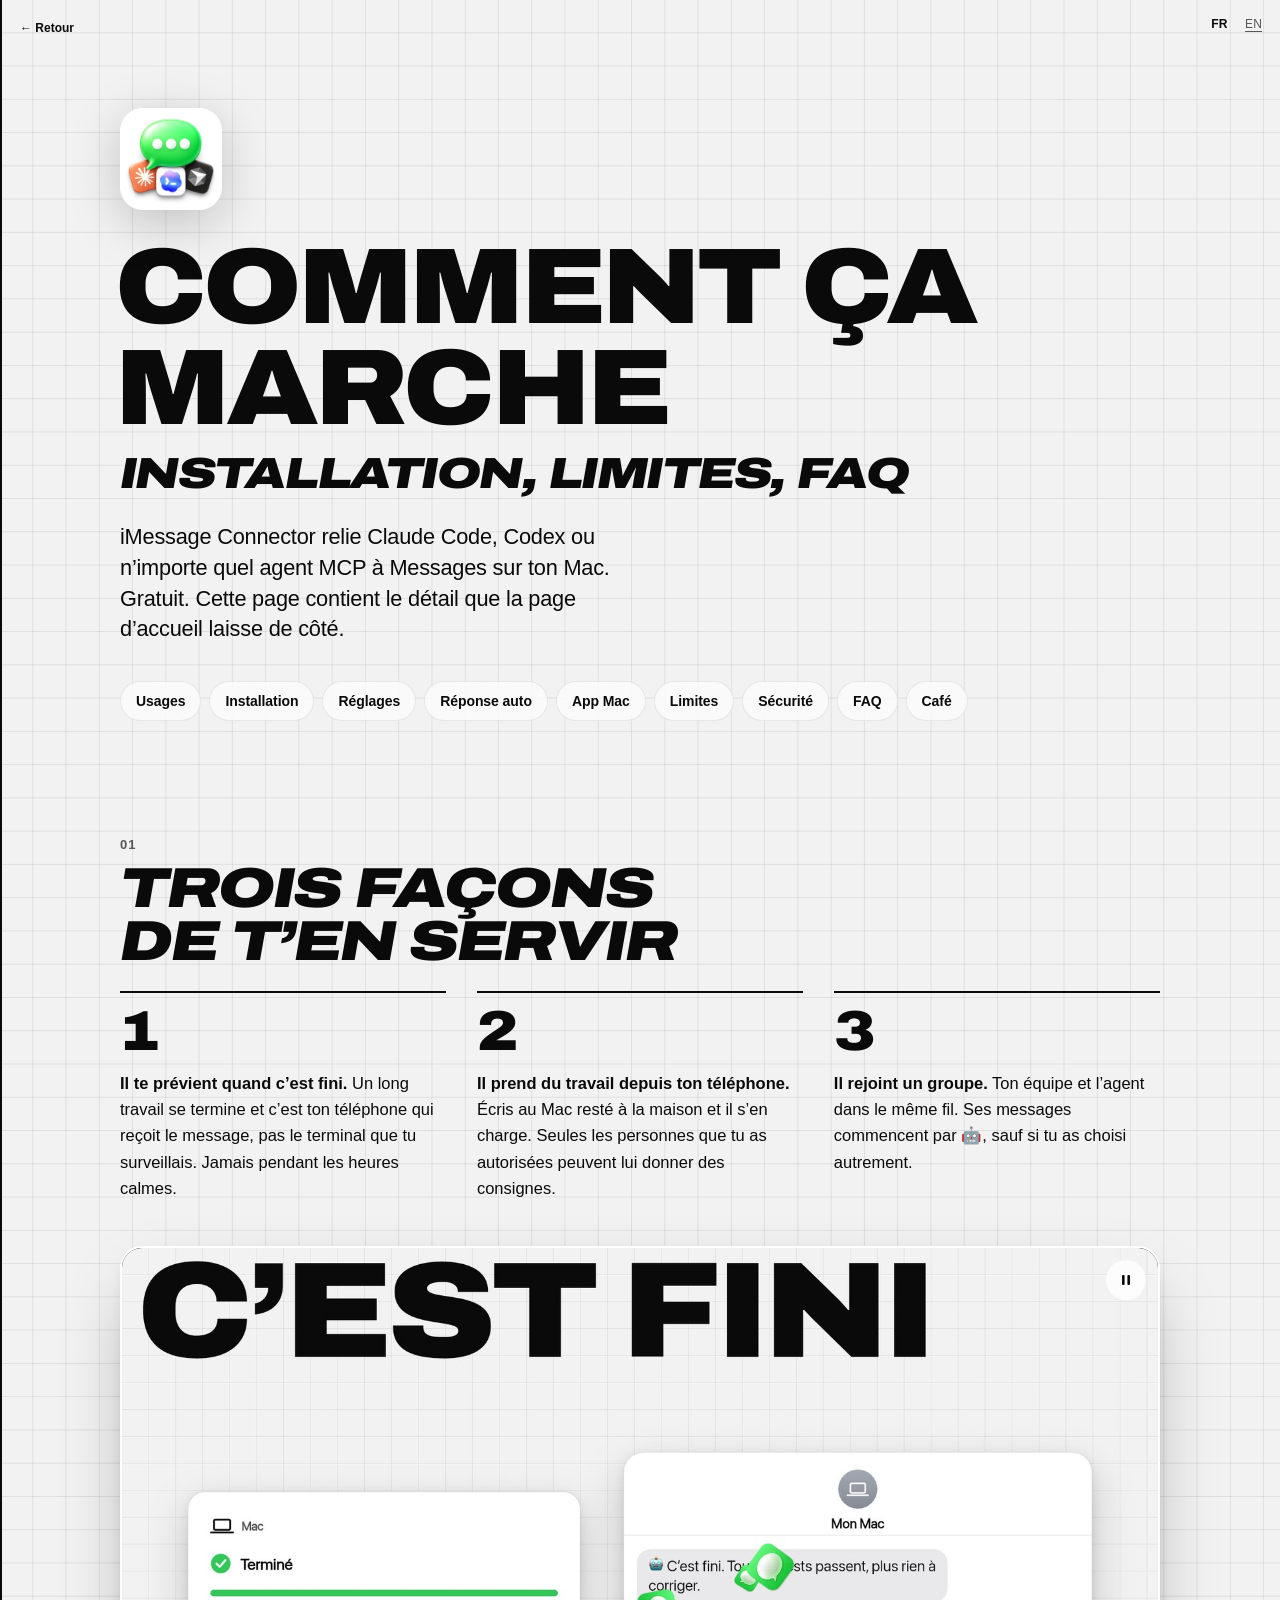
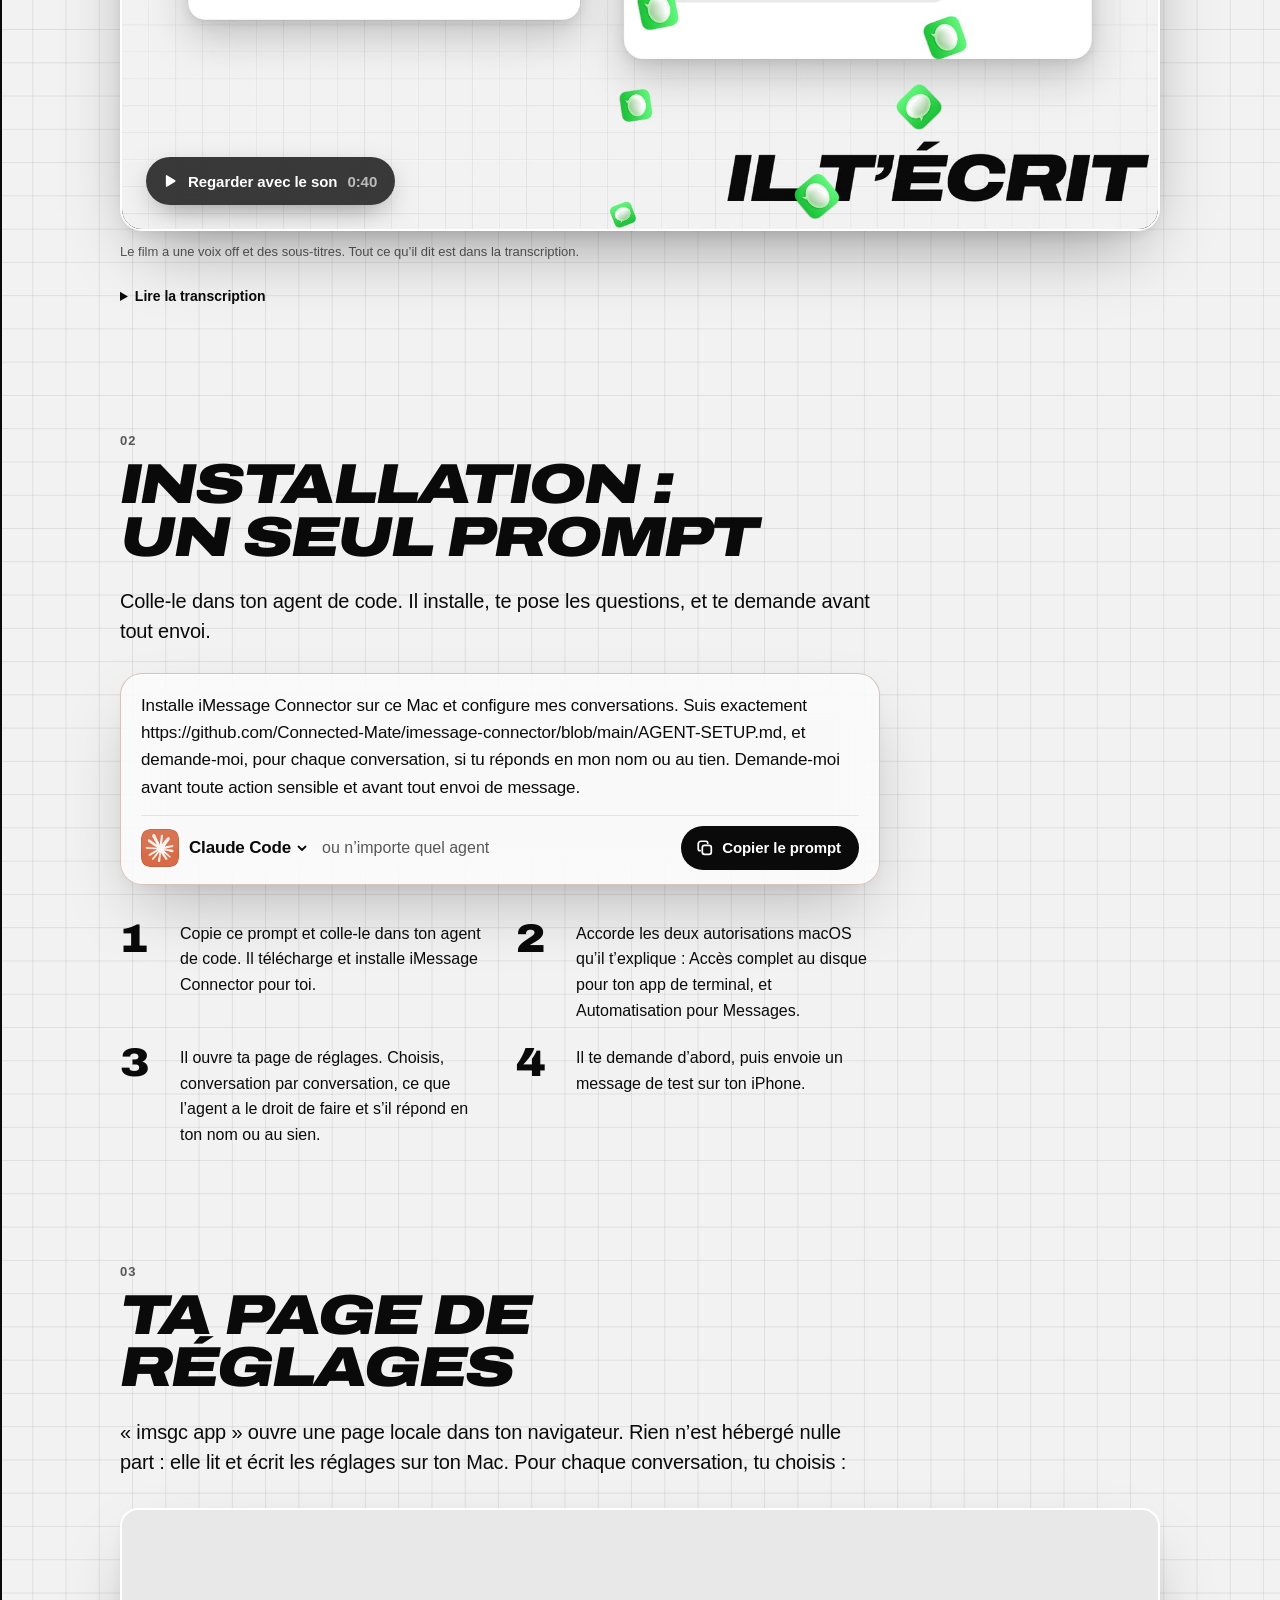
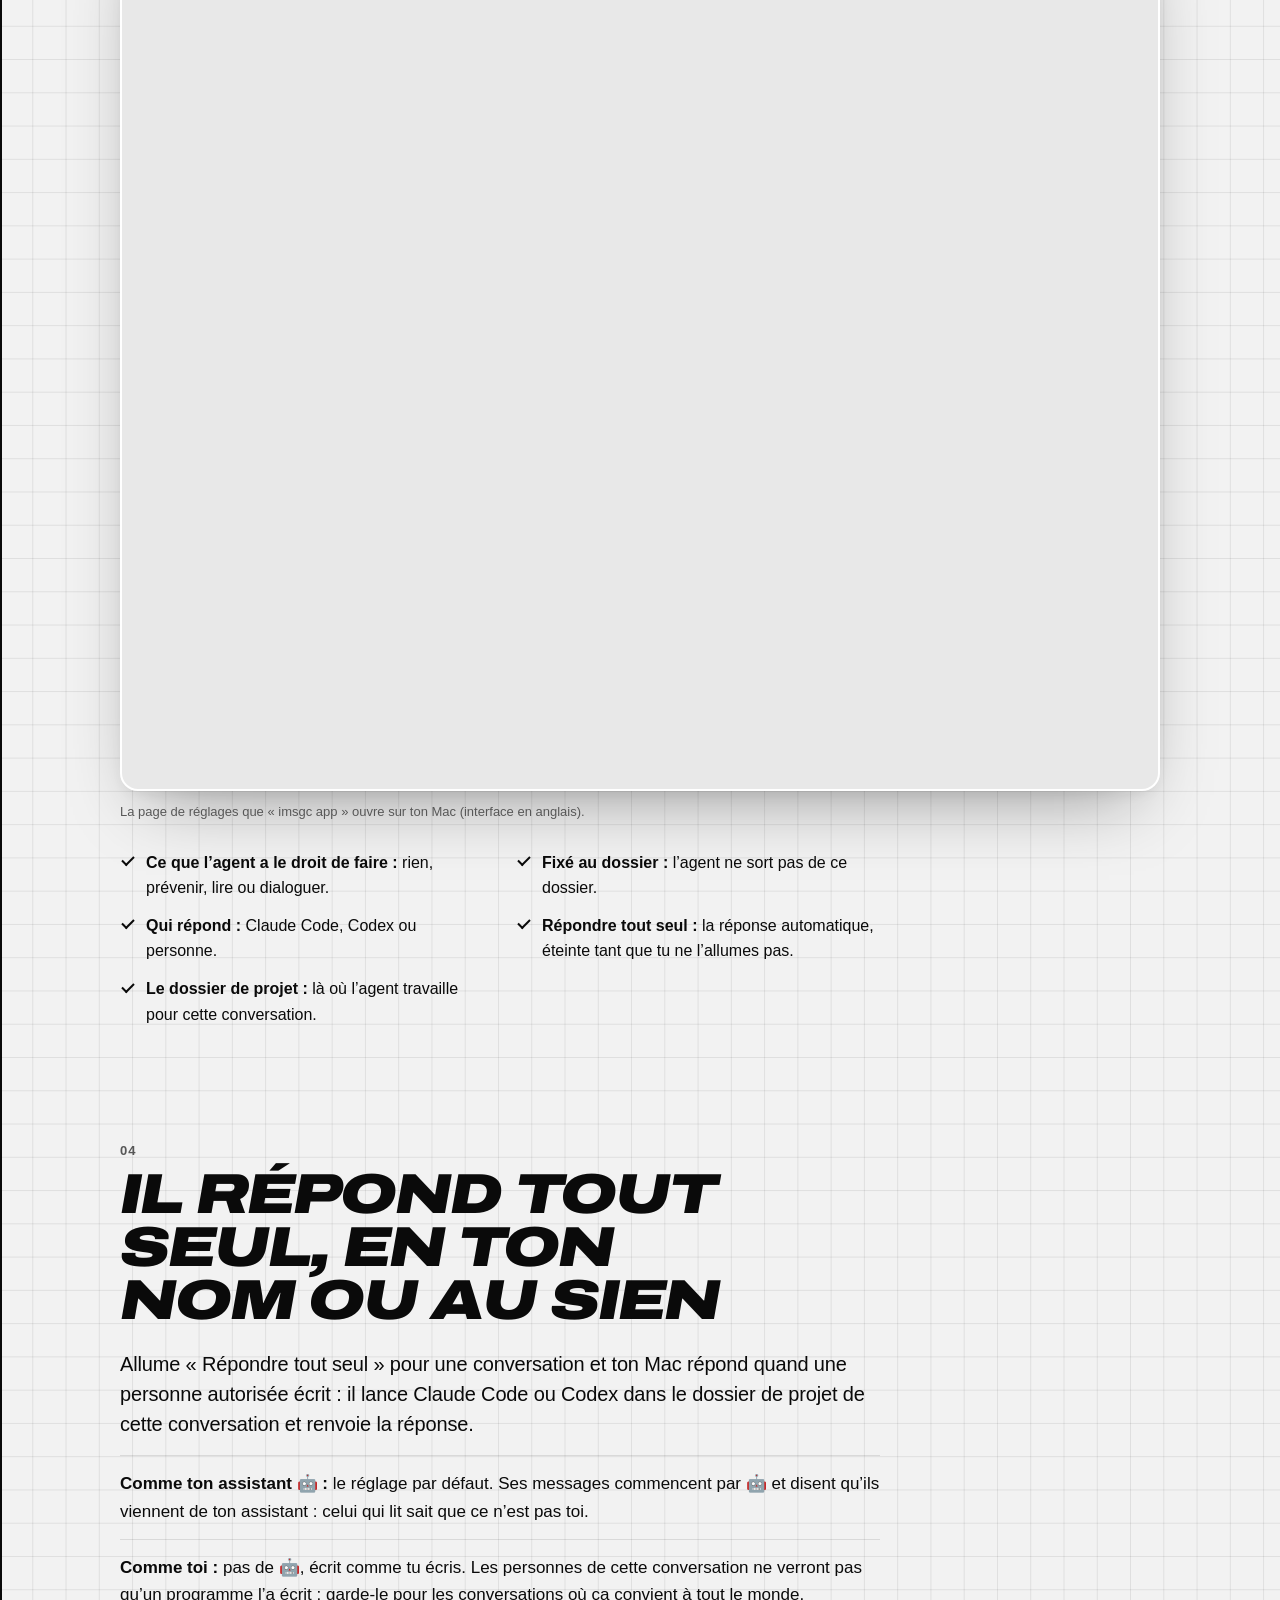
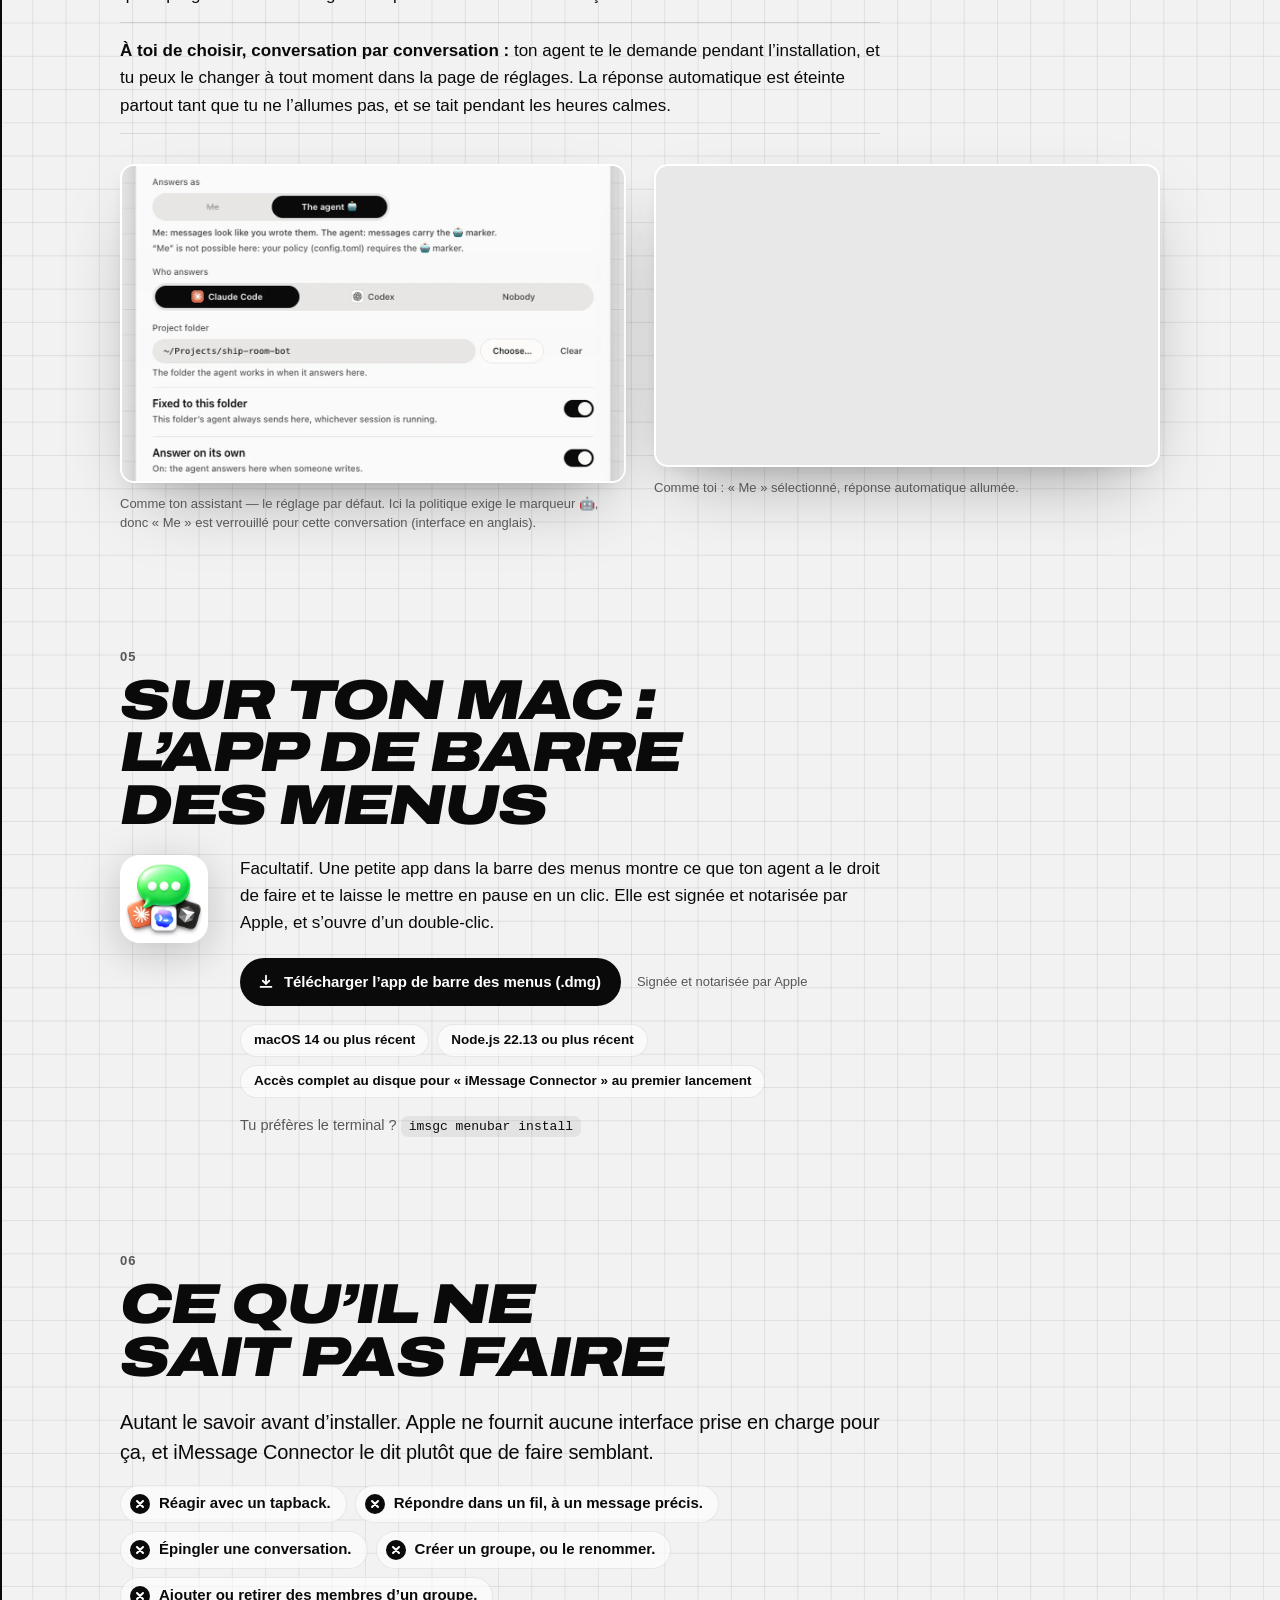
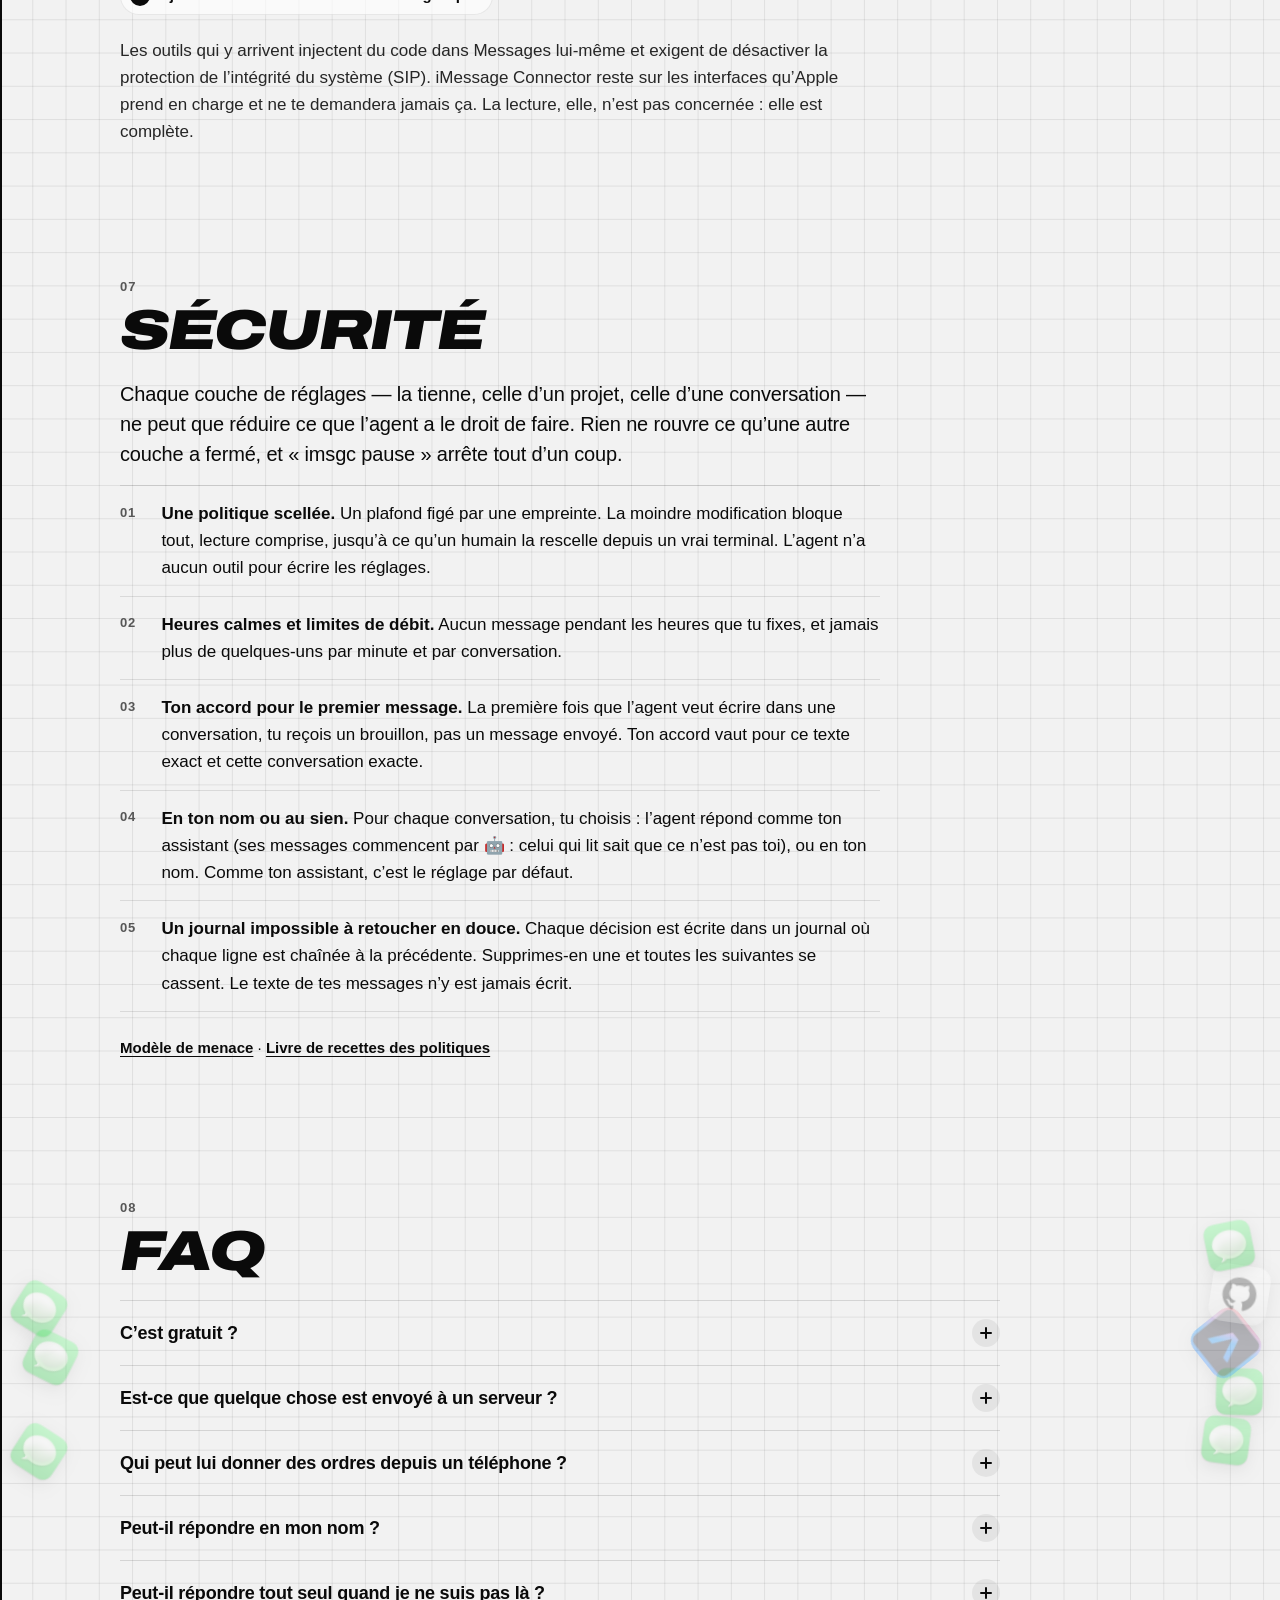
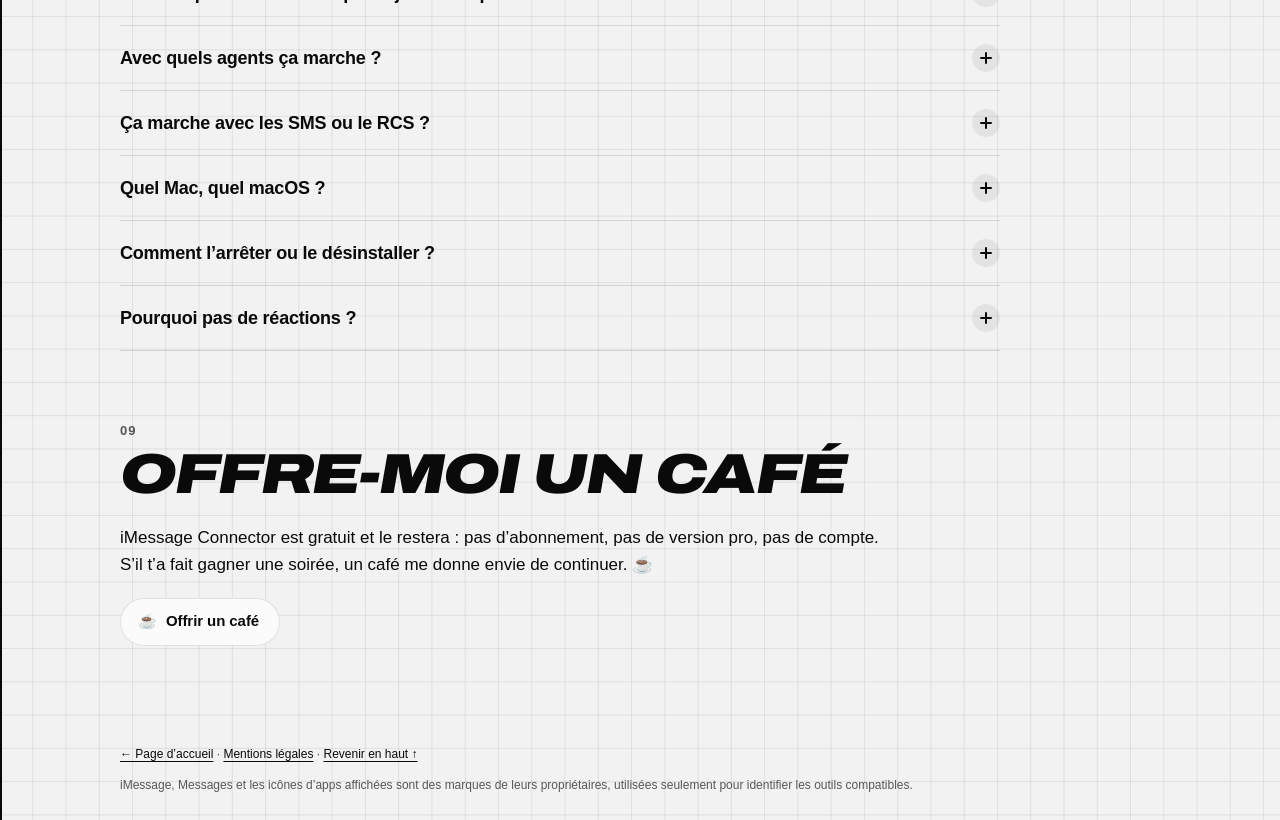
==== commit 9491521c: "Films without open source mention, film lengths" ====
--- a/docs/fr/more.html
+++ b/docs/fr/more.html
@@ -163,17 +163,17 @@
 <section class="sec sec--does" aria-labelledby="does" data-reveal><header class="sec__head"><span class="sec__num" aria-hidden="true">01</span><h2 id="does">Trois façons de t’en servir</h2></header><ol class="uses"><li><span class="use__n" aria-hidden="true">1</span><p><strong>Il te prévient quand c’est fini.</strong> Un long travail se termine et c’est ton téléphone qui reçoit le message, pas le terminal que tu surveillais. Jamais pendant les heures calmes.</p></li><li><span class="use__n" aria-hidden="true">2</span><p><strong>Il prend du travail depuis ton téléphone.</strong> Écris au Mac resté à la maison et il s’en charge. Seules les personnes que tu as autorisées peuvent lui donner des consignes.</p></li><li><span class="use__n" aria-hidden="true">3</span><p><strong>Il rejoint un groupe.</strong> Ton équipe et l’agent dans le même fil. Ses messages commencent par 🤖, sauf si tu as choisi autrement.</p></li></ol>
 <figure class="film wide" data-film>
   <div class="film__frame">
-    <video class="film__teaser" data-teaser muted loop playsinline preload="metadata" poster="../assets/poster-fr.jpg?v=7d9d777d" width="1600" height="900" aria-label="Aperçu muet du film : un Mac écrit à un iPhone quand un travail est fini.">
-      <source src="../assets/teaser-fr.mp4?v=7d9d777d" type="video/mp4"></video>
-    <video class="film__full" data-full controls playsinline preload="none" poster="../assets/poster-fr.jpg?v=7d9d777d" width="1600" height="900" aria-label="iMessage Connector, le film (voix off, sous-titré)" hidden>
-      <source src="../assets/promo-fr.webm?v=7d9d777d" type="video/webm"><source src="../assets/promo-fr.mp4?v=7d9d777d" type="video/mp4">
-      <track kind="captions" src="../assets/promo-fr.vtt?v=7d9d777d" srclang="fr" label="Français" default>
+    <video class="film__teaser" data-teaser muted loop playsinline preload="metadata" poster="../assets/poster-fr.jpg?v=20c83227" width="1600" height="900" aria-label="Aperçu muet du film : un Mac écrit à un iPhone quand un travail est fini.">
+      <source src="../assets/teaser-fr.mp4?v=20c83227" type="video/mp4"></video>
+    <video class="film__full" data-full controls playsinline preload="none" poster="../assets/poster-fr.jpg?v=20c83227" width="1600" height="900" aria-label="iMessage Connector, le film (voix off, sous-titré)" hidden>
+      <source src="../assets/promo-fr.webm?v=20c83227" type="video/webm"><source src="../assets/promo-fr.mp4?v=20c83227" type="video/mp4">
+      <track kind="captions" src="../assets/promo-fr.vtt?v=20c83227" srclang="fr" label="Français" default>
       <p>Ton navigateur ne peut pas lire cette vidéo. La transcription ci-dessous dit tout ce qu’elle montre.</p></video>
-    <button class="film__play" type="button" data-watch><svg viewBox="0 0 20 20" aria-hidden="true" focusable="false"><path d="M6.5 4.2v11.6a.8.8 0 0 0 1.2.7l9.2-5.8a.8.8 0 0 0 0-1.4L7.7 3.5a.8.8 0 0 0-1.2.7Z" fill="currentColor"/></svg><span>Regarder avec le son</span><span class="film__len">0:41</span></button>
+    <button class="film__play" type="button" data-watch><svg viewBox="0 0 20 20" aria-hidden="true" focusable="false"><path d="M6.5 4.2v11.6a.8.8 0 0 0 1.2.7l9.2-5.8a.8.8 0 0 0 0-1.4L7.7 3.5a.8.8 0 0 0-1.2.7Z" fill="currentColor"/></svg><span>Regarder avec le son</span><span class="film__len">0:40</span></button>
     <button class="film__loop" type="button" data-loop data-pause="Mettre l’aperçu en pause" data-play="Relancer l’aperçu" aria-label="Mettre l’aperçu en pause"><svg class="i-pause" viewBox="0 0 16 16" aria-hidden="true" focusable="false"><rect x="4" y="3" width="2.6" height="10" rx="1" fill="currentColor"/><rect x="9.4" y="3" width="2.6" height="10" rx="1" fill="currentColor"/></svg><svg class="i-play" viewBox="0 0 16 16" aria-hidden="true" focusable="false"><path d="M5 3.4v9.2a.7.7 0 0 0 1 .6l7.3-4.6a.7.7 0 0 0 0-1.2L6 2.8a.7.7 0 0 0-1 .6Z" fill="currentColor"/></svg></button>
   </div>
   <figcaption>Le film a une voix off et des sous-titres. Tout ce qu’il dit est dans la transcription.</figcaption>
-</figure><details class="transcript"><summary>Lire la transcription</summary><p>Ton agent peut t’écrire, sur iMessage !</p><p>Lance une grosse tâche, et va te balader. Dès que c’est fini, ton agent t’écrit !</p><p>Pas devant ton Mac ? Écris-lui depuis ton téléphone. Il fait le travail, et il te répond !</p><p>Ajoute-le à un groupe. Toute l’équipe peut lui demander n’importe quoi !</p><p>L’installation prend une minute. Copie le prompt, colle-le dans ton agent, et il installe tout !</p><p>Dans chaque conversation, il répond en ton nom, ou au sien. C’est toi qui décides !</p><p>iMessage Connector. Gratuit et open source. Copie le prompt. Ton agent fait le reste !</p></details></section>
+</figure><details class="transcript"><summary>Lire la transcription</summary><p>Ton agent peut t’écrire sur iMessage !</p><p>Lance une grosse tâche et va te balader. Dès que c’est fini, ton agent t’écrit !</p><p>Pas devant ton Mac ? Écris-lui depuis ton téléphone. Il fait le travail et il te répond !</p><p>Ajoute-le à un groupe. Toute l’équipe peut lui demander n’importe quoi !</p><p>L’installation prend une minute. Copie le prompt, colle-le dans ton agent et il installe tout !</p><p>Dans chaque conversation, il répond en ton nom ou au sien. C’est toi qui décides !</p><p>iMessage Connector. Gratuit. Copie le prompt. Ton agent fait le reste !</p></details></section>
 <section class="sec sec--setup" aria-labelledby="setup" data-reveal><header class="sec__head"><span class="sec__num" aria-hidden="true">02</span><h2 id="setup" data-wave>Installation : un seul prompt</h2></header><p class="sec__lead">Colle-le dans ton agent de code. Il installe, te pose les questions, et te demande avant tout envoi.</p><div class="pill pill--more" id="agent" role="group" aria-label="Copier le prompt d’installation">
       <p class="pill__prompt"><code data-prompt>Installe iMessage Connector sur ce Mac et configure mes conversations. Suis exactement https://github.com/Connected-Mate/imessage-connector/blob/main/AGENT-SETUP.md, et demande-moi, pour chaque conversation, si tu réponds en mon nom ou au tien. Demande-moi avant toute action sensible et avant tout envoi de message.</code></p>
       <hr class="pill__rule">
